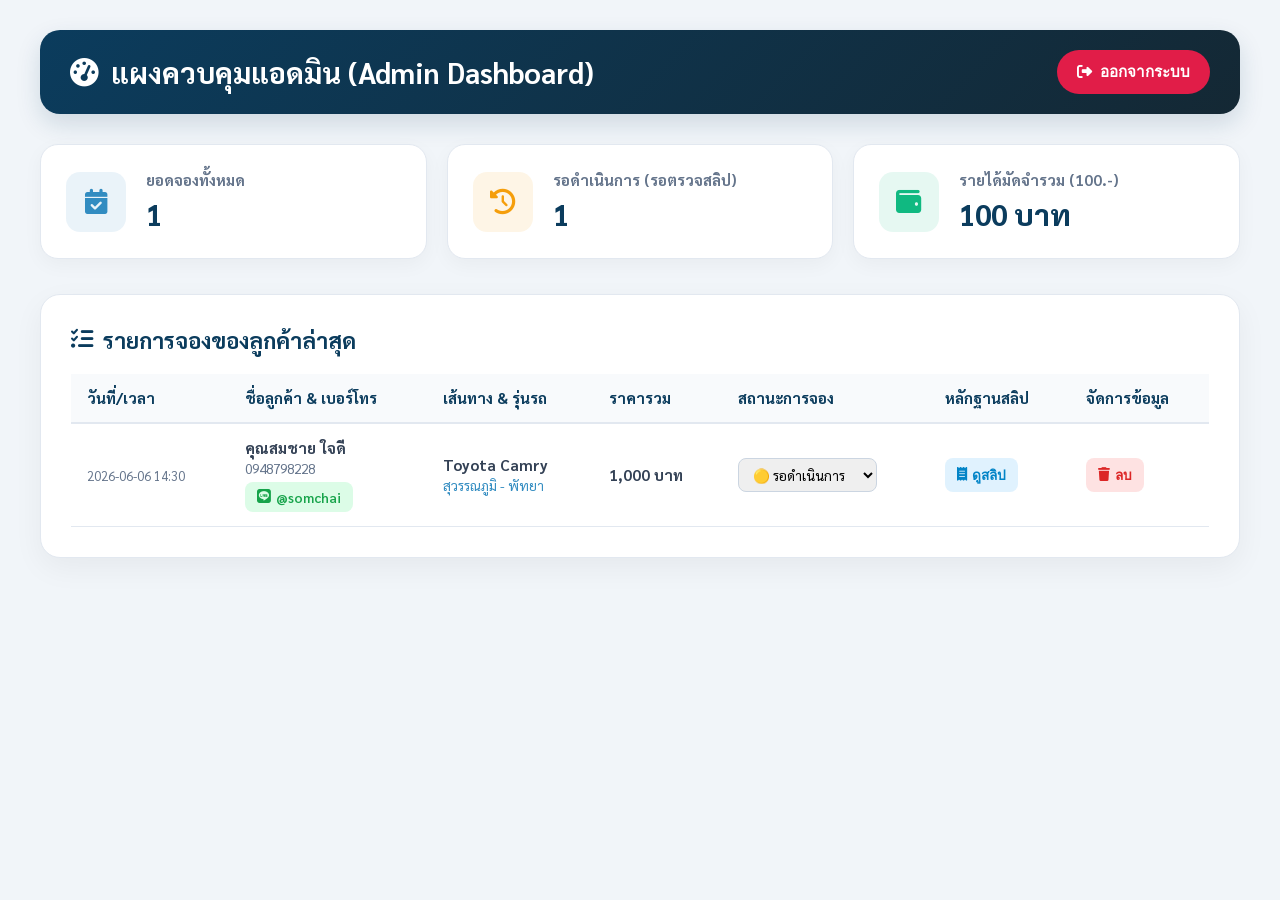
==== admin-dashboard.html @ 5763b97c "first commit" ====
<!DOCTYPE html>
<html lang="th">
<head>
    <meta charset="UTF-8">
    <meta name="viewport" content="width=device-width, initial-scale=1.0">
    <title>Admin Dashboard - Bank Taxi Service</title>
    <!-- Google Fonts - Sarabun -->
    <link href="https://fonts.googleapis.com/css2?family=Sarabun:wght@400;600;700;800&display=swap" rel="stylesheet">
    <!-- FontAwesome Icons -->
    <link rel="stylesheet" href="https://cdnjs.cloudflare.com/ajax/libs/font-awesome/6.4.0/css/all.min.css">
    <style>
        :root {
            --primary: #0b3c5d;
            --secondary: #328cc1;
            --accent: #38bdf8;
            --card-bg: #ffffff;
            --text-main: #1e293b;
            --text-muted: #64748b;
        }

        body {
            font-family: 'Sarabun', sans-serif;
            background-color: #f1f5f9;
            margin: 0;
            padding: 30px 20px;
            color: var(--text-main);
        }

        .admin-wrapper {
            max-width: 1200px;
            margin: 0 auto;
        }

        /* Header Bar */
        .admin-header {
            background: linear-gradient(135deg, #0b3c5d, #142834);
            color: #ffffff;
            padding: 20px 30px;
            border-radius: 20px;
            display: flex;
            justify-content: space-between;
            align-items: center;
            box-shadow: 0 10px 25px rgba(11, 60, 93, 0.15);
            margin-bottom: 30px;
        }

        .admin-header h1 {
            margin: 0;
            font-size: 1.8rem;
            display: flex;
            align-items: center;
            gap: 12px;
        }

        .logout-btn {
            background: #e11d48;
            color: white;
            border: none;
            padding: 10px 20px;
            border-radius: 50px;
            cursor: pointer;
            font-weight: 700;
            font-size: 0.95rem;
            transition: 0.3s;
            display: flex;
            align-items: center;
            gap: 8px;
        }

        .logout-btn:hover {
            background: #be123c;
            transform: translateY(-2px);
        }

        /* Stats Cards (แผงสรุปภาพรวม) */
        .stats-grid {
            display: grid;
            grid-template-columns: repeat(auto-fit, minmax(250px, 1fr));
            gap: 20px;
            margin-bottom: 35px;
        }

        .stat-card {
            background: var(--card-bg);
            padding: 25px;
            border-radius: 18px;
            box-shadow: 0 6px 20px rgba(0,0,0,0.04);
            border: 1px solid #e2e8f0;
            display: flex;
            align-items: center;
            gap: 20px;
        }

        .stat-icon {
            width: 60px;
            height: 60px;
            border-radius: 14px;
            display: flex;
            align-items: center;
            justify-content: center;
            font-size: 1.6rem;
        }

        .stat-icon.blue { background: rgba(50, 140, 193, 0.1); color: var(--secondary); }
        .stat-icon.yellow { background: rgba(245, 158, 11, 0.1); color: #f59e0b; }
        .stat-icon.green { background: rgba(16, 185, 129, 0.1); color: #10b981; }

        .stat-info h3 {
            margin: 0 0 5px 0;
            font-size: 0.95rem;
            color: var(--text-muted);
        }

        .stat-info p {
            margin: 0;
            font-size: 1.8rem;
            font-weight: 800;
            color: var(--primary);
        }

        /* Main Content Card */
        .content-card {
            background: var(--card-bg);
            border-radius: 20px;
            padding: 30px;
            box-shadow: 0 10px 30px rgba(0,0,0,0.05);
            border: 1px solid #e2e8f0;
        }

        .content-card h2 {
            margin-top: 0;
            margin-bottom: 20px;
            color: var(--primary);
            font-size: 1.4rem;
            display: flex;
            align-items: center;
            gap: 10px;
        }

        /* Table Design */
        .table-responsive {
            overflow-x: auto;
        }

        table {
            width: 100%;
            border-collapse: collapse;
            text-align: left;
            font-size: 0.95rem;
        }

        th {
            background: #f8fafc;
            color: var(--primary);
            padding: 14px 16px;
            font-weight: 700;
            border-bottom: 2px solid #e2e8f0;
        }

        td {
            padding: 14px 16px;
            border-bottom: 1px solid #e2e8f0;
            color: #334155;
            vertical-align: middle;
        }

        tr:hover td {
            background-color: #f8fafc;
        }

        /* Status Badges */
        .badge {
            padding: 6px 12px;
            border-radius: 50px;
            font-size: 0.8rem;
            font-weight: 700;
            display: inline-flex;
            align-items: center;
            gap: 5px;
        }

        .badge.pending { background: #fef3c7; color: #d97706; }
        .badge.confirmed { background: #d1fae5; color: #059669; }
        .badge.cancelled { background: #fee2e2; color: #dc2626; }

        /* Action Buttons */
        .action-btns {
            display: flex;
            gap: 8px;
            align-items: center;
        }

        .btn-action {
            padding: 6px 12px;
            border-radius: 8px;
            font-size: 0.85rem;
            font-weight: 600;
            cursor: pointer;
            border: none;
            text-decoration: none;
            display: inline-flex;
            align-items: center;
            gap: 5px;
            transition: 0.2s;
        }

        .btn-slip { background: #e0f2fe; color: #0284c7; }
        .btn-slip:hover { background: #bae6fd; }

        .btn-line { background: #dcfce7; color: #16a34a; }
        .btn-line:hover { background: #bbf7d0; }

        .btn-delete { background: #fee2e2; color: #dc2626; }
        .btn-delete:hover { background: #fecaca; }

        /* Status Select Dropdown */
        .status-select {
            padding: 6px 10px;
            border-radius: 8px;
            border: 1px solid #cbd5e1;
            font-family: 'Sarabun', sans-serif;
            font-size: 0.85rem;
            cursor: pointer;
        }

        /* Modal สำหรับดูสลิป */
        #slipModal {
            display: none;
            position: fixed;
            top: 0; left: 0; width: 100%; height: 100%;
            background: rgba(0,0,0,0.7);
            z-index: 9999;
            justify-content: center;
            align-items: center;
            backdrop-filter: blur(5px);
        }

        .modal-content {
            background: #ffffff;
            padding: 25px;
            border-radius: 20px;
            max-width: 400px;
            text-align: center;
            box-shadow: 0 20px 40px rgba(0,0,0,0.3);
            position: relative;
        }

        .modal-content img {
            width: 100%;
            max-height: 400px;
            object-fit: contain;
            border-radius: 12px;
            border: 1px solid #e2e8f0;
            margin-top: 15px;
        }

        .close-modal {
            position: absolute;
            top: 15px; right: 20px;
            font-size: 1.5rem;
            cursor: pointer;
            color: #64748b;
        }

        @media (max-width: 768px) {
            .admin-header { flex-direction: column; gap: 15px; text-align: center; }
            body { padding: 15px 10px; }
        }
    </style>
</head>
<body>

    <div class="admin-wrapper">
        
        <!-- Header -->
        <div class="admin-header">
            <h1><i class="fa-solid fa-gauge-high"></i> แผงควบคุมแอดมิน (Admin Dashboard)</h1>
            <button class="logout-btn" onclick="logoutAdmin()"><i class="fa-solid fa-right-from-bracket"></i> ออกจากระบบ</button>
        </div>

        <!-- Overview Stats (แผงสรุปภาพรวม) -->
        <div class="stats-grid">
            <div class="stat-card">
                <div class="stat-icon blue"><i class="fa-solid fa-calendar-check"></i></div>
                <div class="stat-info">
                    <h3>ยอดจองทั้งหมด</h3>
                    <p id="total-bookings">0</p>
                </div>
            </div>
            <div class="stat-card">
                <div class="stat-icon yellow"><i class="fa-solid fa-clock-rotate-left"></i></div>
                <div class="stat-info">
                    <h3>รอดำเนินการ (รอตรวจสลิป)</h3>
                    <p id="pending-bookings">0</p>
                </div>
            </div>
            <div class="stat-card">
                <div class="stat-icon green"><i class="fa-solid fa-wallet"></i></div>
                <div class="stat-info">
                    <h3>รายได้มัดจำรวม (100.-)</h3>
                    <p id="total-deposit">0 บาท</p>
                </div>
            </div>
        </div>

        <!-- Booking Table (ตารางรายการจอง) -->
        <div class="content-card">
            <h2><i class="fa-solid fa-list-check"></i> รายการจองของลูกค้าล่าสุด</h2>
            
            <div class="table-responsive">
                <table>
                    <thead>
                        <tr>
                            <th>วันที่/เวลา</th>
                            <th>ชื่อลูกค้า & เบอร์โทร</th>
                            <th>เส้นทาง & รุ่นรถ</th>
                            <th>ราคารวม</th>
                            <th>สถานะการจอง</th>
                            <th>หลักฐานสลิป</th>
                            <th>จัดการข้อมูล</th>
                        </tr>
                    </thead>
                    <tbody id="booking-table-body">
                        <!-- ข้อมูลจะถูกดึงมาแสดงตรงนี้ด้วย JavaScript -->
                    </tbody>
                </table>
            </div>
            
            <div id="empty-state" style="text-align: center; padding: 40px; color: var(--text-muted); display: none;">
                <i class="fa-solid fa-folder-open" style="font-size: 3rem; margin-bottom: 10px; color: #cbd5e1;"></i>
                <p>ยังไม่มีรายการจองในระบบ</p>
            </div>
        </div>

    </div>

    <!-- Modal สำหรับแสดงรูปสลิป -->
    <div id="slipModal" onclick="closeSlipModal()">
        <div class="modal-content" onclick="event.stopPropagation()">
            <span class="close-modal" onclick="closeSlipModal()">&times;</span>
            <h3 style="margin-top:0; color:var(--primary);">หลักฐานการโอนเงิน (สลิปมัดจำ)</h3>
            <img id="modalSlipImg" src="" alt="Slip Image">
        </div>
    </div>

    <!-- Script สำหรับจัดการระบบแอดมิน -->
    <script>
        // โหลดข้อมูลจำลองหรือข้อมูลจริงจาก localStorage ที่ลูกค้าจองเข้ามา
        let bookings = JSON.parse(localStorage.getItem('bankTaxiBookings')) || [
            // ข้อมูลตัวอย่างเริ่มต้น (สามารถลบออกได้)
            {
                id: 1,
                date: "2026-06-06 14:30",
                name: "คุณสมชาย ใจดี",
                phone: "0948798228",
                lineid: "@somchai",
                email: "somchai@example.com",
                car: "Toyota Camry",
                route: "สุวรรณภูมิ - พัทยา",
                price: "1,000 บาท",
                status: "pending", // pending, confirmed, cancelled
                slipImg: "https://images.unsplash.com/photo-1554224155-8d04cb21cd6c?auto=format&fit=crop&w=400&q=80"
            }
        ];

        function renderDashboard() {
            const tbody = document.getElementById('booking-table-body');
            const emptyState = document.getElementById('empty-state');
            tbody.innerHTML = '';

            if (bookings.length === 0) {
                emptyState.style.display = 'block';
                document.getElementById('total-bookings').textContent = '0';
                document.getElementById('pending-bookings').textContent = '0';
                document.getElementById('total-deposit').textContent = '0 บาท';
                return;
            }

            emptyState.style.display = 'none';

            let pendingCount = 0;
            let totalDeposit = bookings.length * 100; // สมมติมัดจำเคสละ 100 บาท

            bookings.forEach((b, index) => {
                if (b.status === 'pending') pendingCount++;

                let badgeClass = 'pending';
                let badgeText = 'รอดำเนินการ';
                if (b.status === 'confirmed') { badgeClass = 'confirmed'; badgeText = 'ยืนยันแล้ว'; }
                if (b.status === 'cancelled') { badgeClass = 'cancelled'; badgeText = 'ยกเลิก'; }

                const tr = document.createElement('tr');
                tr.innerHTML = `
                    <td><small style="color:var(--text-muted);">${b.date}</small></td>
                    <td>
                        <strong>${b.name}</strong><br>
                        <span style="font-size:0.85rem; color:var(--text-muted);">${b.phone}</span><br>
                        <a href="https://line.me/ti/p/~${b.lineid}" target="_blank" class="btn-action btn-line" style="margin-top:4px;"><i class="fa-brands fa-line"></i> ${b.lineid}</a>
                    </td>
                    <td>
                        <strong>${b.car}</strong><br>
                        <span style="font-size:0.85rem; color:var(--secondary);">${b.route}</span>
                    </td>
                    <td><strong>${b.price}</strong></td>
                    <td>
                        <select class="status-select" onchange="updateStatus(${index}, this.value)">
                            <option value="pending" ${b.status === 'pending' ? 'selected' : ''}>🟡 รอดำเนินการ</option>
                            <option value="confirmed" ${b.status === 'confirmed' ? 'selected' : ''}>🟢 ยืนยันการจอง</option>
                            <option value="cancelled" ${b.status === 'cancelled' ? 'selected' : ''}>🔴 ยกเลิก</option>
                        </select>
                    </td>
                    <td>
                        <button class="btn-action btn-slip" onclick="openSlipModal('${b.slipImg || 'https://images.unsplash.com/photo-1554224155-8d04cb21cd6c?auto=format&fit=crop&w=400&q=80'}')">
                            <i class="fa-solid fa-receipt"></i> ดูสลิป
                        </button>
                    </td>
                    <td>
                        <button class="btn-action btn-delete" onclick="deleteBooking(${index})">
                            <i class="fa-solid fa-trash"></i> ลบ
                        </button>
                    </td>
                `;
                tbody.appendChild(tr);
            });

            // อัปเดตตัวเลขสถิติภาพรวม
            document.getElementById('total-bookings').textContent = bookings.length;
            document.getElementById('pending-bookings').textContent = pendingCount;
            document.getElementById('total-deposit').textContent = totalDeposit.toLocaleString() + ' บาท';
        }

        // ฟังก์ชันเปลี่ยนสถานะ
        function updateStatus(index, newStatus) {
            bookings[index].status = newStatus;
            localStorage.setItem('bankTaxiBookings', JSON.stringify(bookings));
            renderDashboard();
        }

        // ฟังก์ชันลบข้อมูลการจอง
        function deleteBooking(index) {
            if (confirm('คุณต้องการลบรายการจองนี้ออกจากระบบใช่หรือไม่?')) {
                bookings.splice(index, 1);
                localStorage.setItem('bankTaxiBookings', JSON.stringify(bookings));
                renderDashboard();
            }
        }

        // ฟังก์ชันเปิด/ปิด Modal ดูสลิป
        function openSlipModal(imgSrc) {
            document.getElementById('modalSlipImg').src = imgSrc;
            document.getElementById('slipModal').style.display = 'flex';
        }

        function closeSlipModal() {
            document.getElementById('slipModal').style.display = 'none';
        }

        // ฟังก์ชันออกจากระบบ
        function logoutAdmin() {
            window.location.href = "index.html";
        }

        // โหลดข้อมูลเมื่อเปิดหน้าแอดมิน
        window.addEventListener('DOMContentLoaded', () => {
            renderDashboard();
        });
    </script>
</body>
</html>
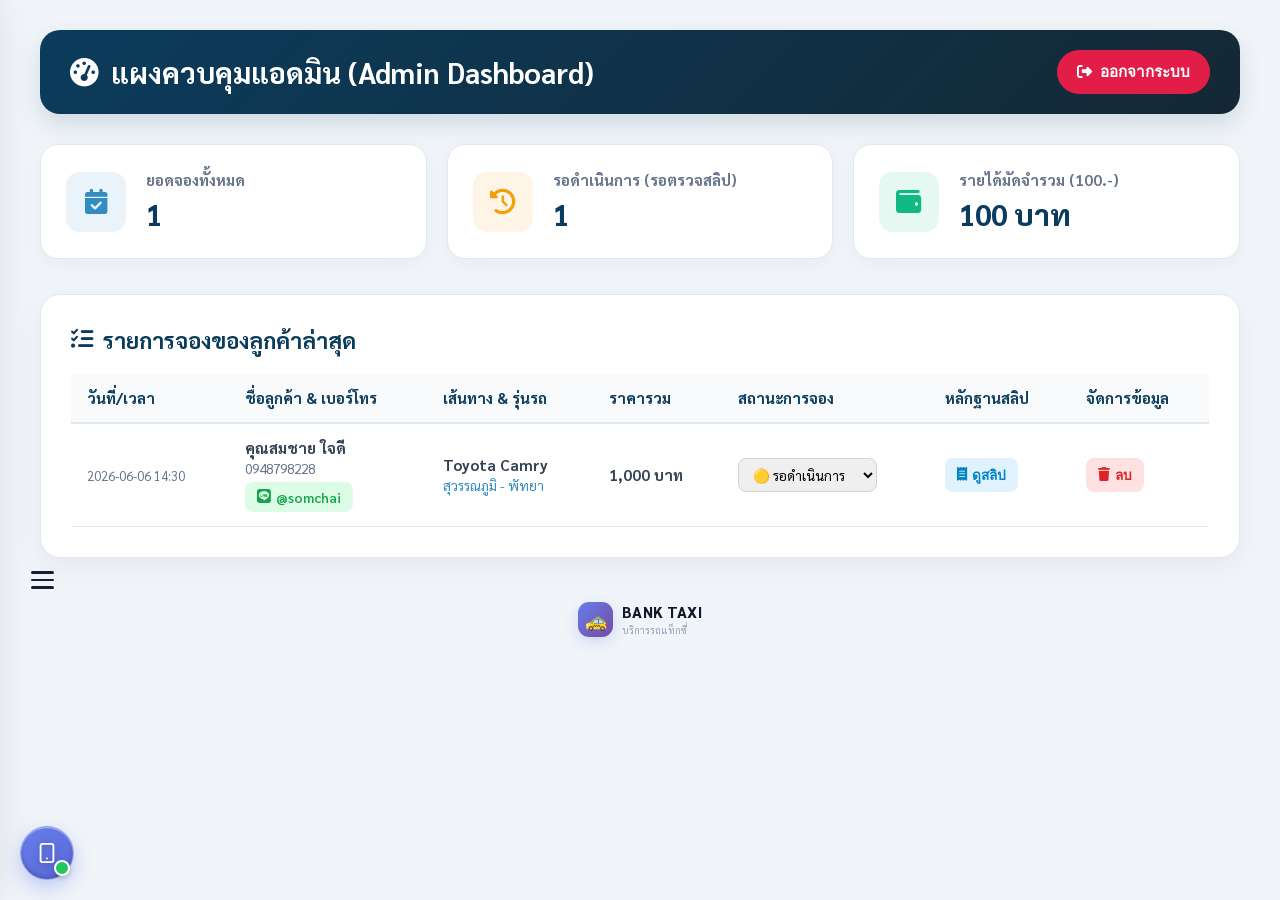
==== commit a41f2768: "update code" ====
--- a/admin-dashboard.html
+++ b/admin-dashboard.html
@@ -465,5 +465,311 @@
             renderDashboard();
         });
     </script>
+    <!-- เรียกใช้งาน Firebase SDK ผ่าน CDN -->
+<script type="module">
+  import { initializeApp } from "https://www.gstatic.com/firebasejs/10.8.0/firebase-app.js";
+  import { getFirestore, collection, getDocs, doc, updateDoc, deleteDoc } from "https://www.gstatic.com/firebasejs/10.8.0/firebase-firestore.js";
+
+  // 1. นำ config ของคุณมาใส่ตรงนี้ (ชุดเดียวกับหน้าจอง)
+  const firebaseConfig = {
+    apiKey: "AIzaSyASv5AeTc3XJjILvvU9ca7sE27901Zt9aU",
+    authDomain: "bank-taxi-service.firebaseapp.com",
+    projectId: "bank-taxi-service",
+    storageBucket: "bank-taxi-service.appspot.com",
+    messagingSenderId: "12836327344",
+    appId: "1:12836327344:web:ab2255c4ca38beda763435",
+    measurementId: "G-N2LDVWQ57M"
+  };
+
+  const app = initializeApp(firebaseConfig);
+  const db = getFirestore(app);
+
+  // 2. ฟังก์ชันดึงข้อมูลการจองทั้งหมดจาก Firestore มาแสดงในตารางแอดมิน
+  async function loadAdminBookings() {
+      const tbody = document.getElementById('booking-table-body');
+      const emptyState = document.getElementById('empty-state');
+      tbody.innerHTML = '<tr><td colspan="7" style="text-align:center; padding:20px;">กำลังโหลดข้อมูลจาก Cloud...</td></tr>';
+
+      try {
+          const querySnapshot = await getDocs(collection(db, "bookings"));
+          tbody.innerHTML = '';
+
+          if (querySnapshot.empty) {
+              emptyState.style.display = 'block';
+              document.getElementById('total-bookings').textContent = '0';
+              document.getElementById('pending-bookings').textContent = '0';
+              document.getElementById('total-deposit').textContent = '0 บาท';
+              return;
+          }
+
+          emptyState.style.display = 'none';
+          let totalCount = 0;
+          let pendingCount = 0;
+
+          querySnapshot.forEach((documentSnapshot) => {
+              totalCount++;
+              const b = documentSnapshot.data();
+              const docId = documentSnapshot.id; // ไอดีเอกสารใน Firebase
+
+              if (b.status === 'pending') pendingCount++;
+
+              let badgeClass = 'pending';
+              let badgeText = 'รอดำเนินการ';
+              if (b.status === 'confirmed') { badgeClass = 'confirmed'; badgeText = 'ยืนยันแล้ว'; }
+              if (b.status === 'cancelled') { badgeClass = 'cancelled'; badgeText = 'ยกเลิก'; }
+
+              const tr = document.createElement('tr');
+              tr.innerHTML = `
+                  <td><small style="color:var(--text-muted);">${b.date || '-'}</small></td>
+                  <td>
+                      <strong>${b.name}</strong><br>
+                      <span style="font-size:0.85rem; color:var(--text-muted);">${b.phone}</span><br>
+                      <a href="https://line.me/ti/p/~${b.lineid}" target="_blank" class="btn-action btn-line" style="margin-top:4px;"><i class="fa-brands fa-line"></i> ${b.lineid}</a>
+                  </td>
+                  <td>
+                      <strong>${b.car}</strong><br>
+                      <span style="font-size:0.85rem; color:var(--secondary);">${b.route}</span>
+                  </td>
+                  <td><strong>${b.price}</strong></td>
+                  <td>
+                      <select class="status-select" onchange="updateCloudStatus('${docId}', this.value)">
+                          <option value="pending" ${b.status === 'pending' ? 'selected' : ''}>🟡 รอดำเนินการ</option>
+                          <option value="confirmed" ${b.status === 'confirmed' ? 'selected' : ''}>🟢 ยืนยันการจอง</option>
+                          <option value="cancelled" ${b.status === 'cancelled' ? 'selected' : ''}>🔴 ยกเลิก</option>
+                      </select>
+                  </td>
+                 <td>
+    <button class="btn-action btn-slip" onclick="openSlipModal('${b.slipBase64 || b.slipUrl || ''}')">
+        <i class="fa-solid fa-receipt"></i> ดูสลิป
+    </button>
+</td>
+                  <td>
+                      <button class="btn-action btn-delete" onclick="deleteCloudBooking('${docId}')">
+                          <i class="fa-solid fa-trash"></i> ลบ
+                      </button>
+                  </td>
+              `;
+              tbody.appendChild(tr);
+          });
+
+          // อัปเดตตัวเลขสถิติ
+          document.getElementById('total-bookings').textContent = totalCount;
+          document.getElementById('pending-bookings').textContent = pendingCount;
+          document.getElementById('total-deposit').textContent = (totalCount * 100).toLocaleString() + ' บาท';
+
+      } catch (e) {
+          console.error("Error loading bookings: ", e);
+          tbody.innerHTML = '<tr><td colspan="7" style="text-align:center; color:red; padding:20px;">เกิดข้อผิดพลาดในการโหลดข้อมูล</td></tr>';
+      }
+  }
+
+  // 3. ฟังก์ชันอัปเดตสถานะบน Cloud
+ window.updateCloudStatus = async function(docId, newStatus) {
+    try {
+        const docRef = doc(db, "bookings", docId);
+        
+        // 1. อัปเดตสถานะลง Firestore ก่อน
+        await updateDoc(docRef, { status: newStatus });
+
+        // 2. ถ้าแอดมินเปลี่ยนสถานะเป็น "ยืนยันการจอง" (confirmed) ให้ส่งเมลหาลูกค้าอัตโนมัติ
+        if (newStatus === 'confirmed') {
+            // ดึงข้อมูลเอกสารนั้นมาเพื่อเอาชื่อและอีเมลของลูกค้า
+            // (หรือถ้าในฟังก์ชันมีข้อมูลลูกค้ารวมอยู่แล้ว สามารถดึงมาใช้ได้เลย)
+            
+            const templateParams = {
+                to_name: "คุณลูกค้า", // หรือดึงชื่อจริงจากข้อมูลในตาราง
+                to_email: "อีเมลลูกค้า", // ดึงอีเมลจริงจากข้อมูลในตาราง
+                phone: "-",
+                car_type: "-",
+                route: "-",
+                price: "-",
+                booking_id: docId
+            };
+
+            await emailjs.send('service_bwg87un', 'YOUR_TEMPLATE_ID', templateParams);
+            console.log('Confirmation email sent to customer successfully!');
+        }
+
+        alert('อัปเดตสถานะและส่งอีเมลยืนยันสำเร็จ!');
+    } catch (e) {
+        console.error("Error updating status: ", e);
+        alert('ไม่สามารถอัปเดตสถานะได้');
+    }
+};
+
+  // 4. ฟังก์ชันลบข้อมูลบน Cloud
+  window.deleteCloudBooking = async function(docId) {
+      if (confirm('คุณต้องการลบรายการจองนี้ออกจากระบบ Cloud ใช่หรือไม่?')) {
+          try {
+              await deleteDoc(doc(db, "bookings", docId));
+              alert('ลบข้อมูลสำเร็จ!');
+              loadAdminBookings(); // Reload ตารางใหม่
+          } catch (e) {
+              console.error("Error deleting document: ", e);
+              alert('ไม่สามารถลบข้อมูลได้');
+          }
+      }
+  };
+
+  // เรียกใช้งานเมื่อเปิดหน้าแอดมิน
+  window.addEventListener('DOMContentLoaded', () => {
+      loadAdminBookings();
+  });
+</script>
+<!-- เรียกใช้งาน Firebase SDK และ EmailJS SDK -->
+    <script type="text/javascript" src="https://cdn.jsdelivr.net/npm/@emailjs/browser@4/dist/email.min.js"></script>
+    <script type="text/javascript">
+       (function(){
+          emailjs.init("TLr-PYAljdYhpJqk9"); // Public Key ของคุณ
+       })();
+    </script>
+
+    <script type="module">
+        import { initializeApp } from "https://www.gstatic.com/firebasejs/10.8.0/firebase-app.js";
+        import { getFirestore, collection, getDocs, doc, getDoc, updateDoc, deleteDoc } from "https://www.gstatic.com/firebasejs/10.8.0/firebase-firestore.js";
+
+        const firebaseConfig = {
+            apiKey: "AIzaSyASv5AeTc3XJjILvvU9ca7sE27901Zt9aU",
+            authDomain: "bank-taxi-service.firebaseapp.com",
+            projectId: "bank-taxi-service",
+            storageBucket: "bank-taxi-service.appspot.com",
+            messagingSenderId: "12836327344",
+            appId: "1:12836327344:web:ab2255c4ca38beda763435",
+            measurementId: "G-N2LDVWQ57M"
+        };
+
+        const app = initializeApp(firebaseConfig);
+        const db = getFirestore(app);
+
+        // 1. ฟังก์ชันดึงข้อมูลการจองทั้งหมดจาก Firestore มาแสดงในตารางแอดมิน
+        async function loadAdminBookings() {
+            const tbody = document.getElementById('booking-table-body');
+            const emptyState = document.getElementById('empty-state');
+            tbody.innerHTML = '<tr><td colspan="7" style="text-align:center; padding:20px;">กำลังโหลดข้อมูลจาก Cloud...</td></tr>';
+
+            try {
+                const querySnapshot = await getDocs(collection(db, "bookings"));
+                tbody.innerHTML = '';
+
+                if (querySnapshot.empty) {
+                    emptyState.style.display = 'block';
+                    document.getElementById('total-bookings').textContent = '0';
+                    document.getElementById('pending-bookings').textContent = '0';
+                    document.getElementById('total-deposit').textContent = '0 บาท';
+                    return;
+                }
+
+                emptyState.style.display = 'none';
+                let totalCount = 0;
+                let pendingCount = 0;
+
+                querySnapshot.forEach((documentSnapshot) => {
+                    totalCount++;
+                    const b = documentSnapshot.data();
+                    const docId = documentSnapshot.id;
+
+                    if (b.status === 'pending') pendingCount++;
+
+                    const tr = document.createElement('tr');
+                    tr.innerHTML = `
+                        <td><small style="color:var(--text-muted);">${b.date || '-'}</small></td>
+                        <td>
+                            <strong>${b.name}</strong><br>
+                            <span style="font-size:0.85rem; color:var(--text-muted);">${b.phone}</span><br>
+                            <a href="https://line.me/ti/p/~${b.lineid}" target="_blank" class="btn-action btn-line" style="margin-top:4px;"><i class="fa-brands fa-line"></i> ${b.lineid}</a>
+                        </td>
+                        <td>
+                            <strong>${b.carType || b.car}</strong><br>
+                            <span style="font-size:0.85rem; color:var(--secondary);">${b.route}</span>
+                        </td>
+                        <td><strong>${typeof b.price === 'number' ? b.price.toLocaleString() + ' THB' : b.price}</strong></td>
+                        <td>
+                            <select class="status-select" onchange="updateCloudStatus('${docId}', this.value)">
+                                <option value="pending" ${b.status === 'pending' ? 'selected' : ''}>🟡 รอดำเนินการ</option>
+                                <option value="confirmed" ${b.status === 'confirmed' ? 'selected' : ''}>🟢 ยืนยันการจอง</option>
+                                <option value="cancelled" ${b.status === 'cancelled' ? 'selected' : ''}>🔴 ยกเลิก</option>
+                            </select>
+                        </td>
+                        <td>
+                            <button class="btn-action btn-slip" onclick="openSlipModal('${b.slipBase64 || b.slipUrl || ''}')">
+                                <i class="fa-solid fa-receipt"></i> ดูสลิป
+                            </button>
+                        </td>
+                        <td>
+                            <button class="btn-action btn-delete" onclick="deleteCloudBooking('${docId}')">
+                                <i class="fa-solid fa-trash"></i> ลบ
+                            </button>
+                        </td>
+                    `;
+                    tbody.appendChild(tr);
+                });
+
+                document.getElementById('total-bookings').textContent = totalCount;
+                document.getElementById('pending-bookings').textContent = pendingCount;
+                document.getElementById('total-deposit').textContent = (totalCount * 100).toLocaleString() + ' บาท';
+
+            } catch (e) {
+                console.error("Error loading bookings: ", e);
+                tbody.innerHTML = '<tr><td colspan="7" style="text-align:center; color:red; padding:20px;">เกิดข้อผิดพลาดในการโหลดข้อมูล</td></tr>';
+            }
+        }
+
+        // 2. ฟังก์ชันอัปเดตสถานะบน Cloud และส่งอีเมลอัตโนมัติเมื่อเลือก "confirmed"
+        window.updateCloudStatus = async function(docId, newStatus) {
+            try {
+                const docRef = doc(db, "bookings", docId);
+                
+                // อัปเดตสถานะลง Firestore ก่อน
+                await updateDoc(docRef, { status: newStatus });
+
+                // ถ้าแอดมินเปลี่ยนสถานะเป็น "ยืนยันการจอง" (confirmed) ให้ดึงข้อมูลมาส่งเมล
+                if (newStatus === 'confirmed') {
+                    const docSnap = await getDoc(docRef);
+                    if (docSnap.exists()) {
+                        const data = docSnap.data();
+
+                        const templateParams = {
+                            to_name: data.name,
+                            to_email: data.email,
+                            phone: data.phone,
+                            car_type: data.carType || data.car,
+                            route: data.route,
+                            price: typeof data.price === 'number' ? data.price.toLocaleString() + " THB" : data.price,
+                            booking_id: docId
+                        };
+
+                        // ส่งอีเมลผ่าน EmailJS ด้วย Template ID ที่ถูกต้อง
+                        await emailjs.send('service_bwg87un', 'template_cd0p4xa', templateParams);
+                        console.log('Confirmation email sent successfully!');
+                    }
+                }
+
+                alert('อัปเดตสถานะและส่งอีเมลยืนยันสำเร็จ!');
+            } catch (e) {
+                console.error("Error updating status or sending email: ", e);
+                alert('อัปเดตสถานะสำเร็จ แต่เกิดข้อผิดพลาดในการส่งอีเมล');
+            }
+        };
+
+        // 3. ฟังก์ชันลบข้อมูลบน Cloud
+        window.deleteCloudBooking = async function(docId) {
+            if (confirm('คุณต้องการลบรายการจองนี้ออกจากระบบ Cloud ใช่หรือไม่?')) {
+                try {
+                    await deleteDoc(doc(db, "bookings", docId));
+                    alert('ลบข้อมูลสำเร็จ!');
+                    loadAdminBookings();
+                } catch (e) {
+                    console.error("Error deleting document: ", e);
+                    alert('ไม่สามารถลบข้อมูลได้');
+                }
+            }
+        };
+
+        window.addEventListener('DOMContentLoaded', () => {
+            loadAdminBookings();
+        });
+    </script>
+    <script src="mobile-switcher.js"></script>
 </body>
+
 </html>
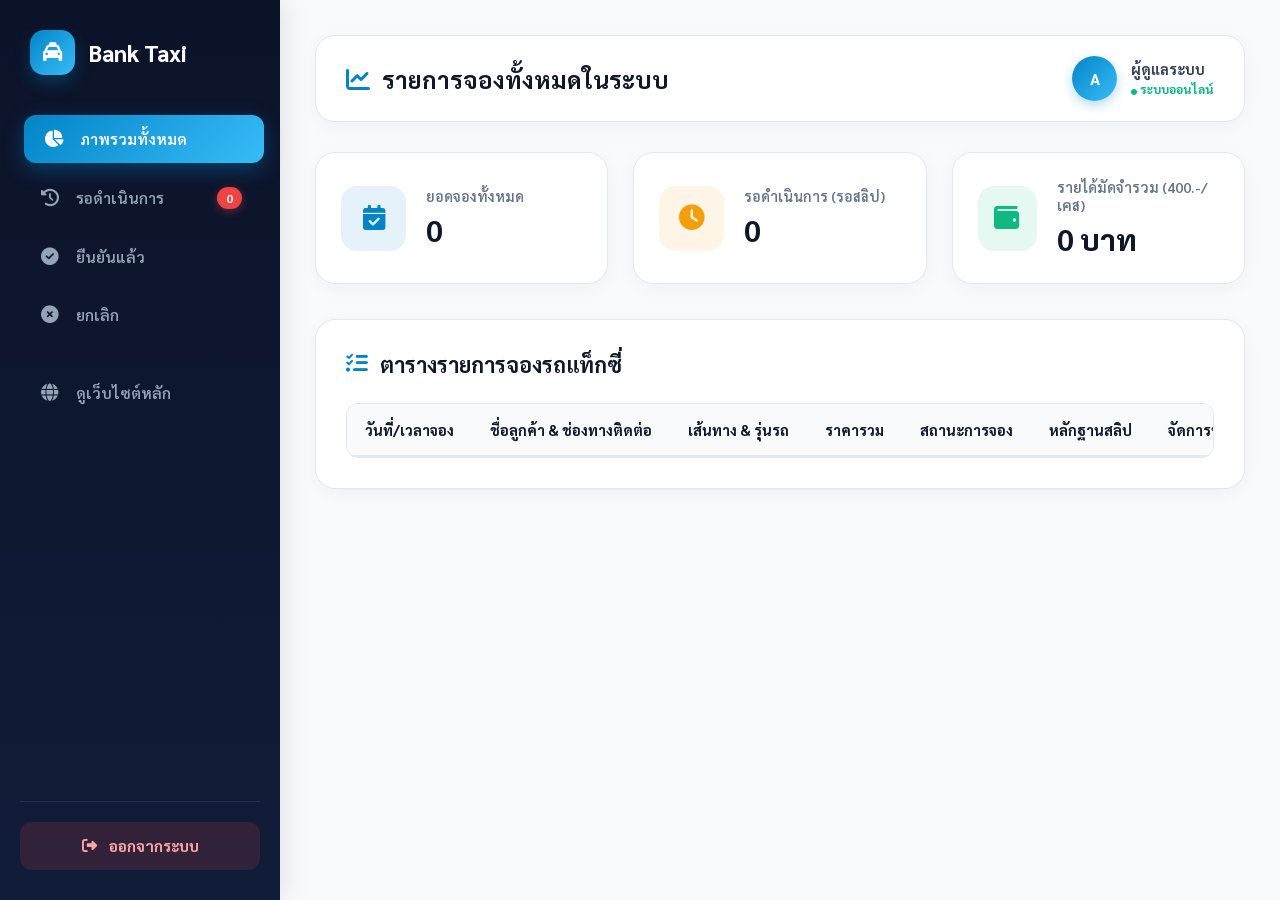
==== commit 39165970: "update code3" ====
--- a/admin-dashboard.html
+++ b/admin-dashboard.html
@@ -5,110 +5,285 @@
     <meta name="viewport" content="width=device-width, initial-scale=1.0">
     <title>Admin Dashboard - Bank Taxi Service</title>
     <!-- Google Fonts - Sarabun -->
-    <link href="https://fonts.googleapis.com/css2?family=Sarabun:wght@400;600;700;800&display=swap" rel="stylesheet">
+    <link href="https://fonts.googleapis.com/css2?family=Sarabun:wght@300;400;500;600;700;800&display=swap" rel="stylesheet">
     <!-- FontAwesome Icons -->
     <link rel="stylesheet" href="https://cdnjs.cloudflare.com/ajax/libs/font-awesome/6.4.0/css/all.min.css">
     <style>
         :root {
-            --primary: #0b3c5d;
-            --secondary: #328cc1;
-            --accent: #38bdf8;
+            --primary: #0f172a;
+            --primary-light: #1e293b;
+            --accent: #0284c7;
+            --accent-gradient: linear-gradient(135deg, #0284c7 0%, #38bdf8 100%);
+            --success: #10b981;
+            --warning: #f59e0b;
+            --danger: #ef4444;
+            --bg-main: #f8fafc;
             --card-bg: #ffffff;
-            --text-main: #1e293b;
+            --text-main: #334155;
             --text-muted: #64748b;
+            --border-color: #e2e8f0;
+            --sidebar-width: 280px;
+            --sidebar-width-collapsed: 80px;
+            --radius-lg: 20px;
+            --radius-md: 12px;
+            --shadow-subtle: 0 4px 20px -2px rgba(0, 0, 0, 0.05);
+            --shadow-hover: 0 10px 30px -4px rgba(2, 132, 199, 0.15);
+        }
+
+        * {
+            box-sizing: border-box;
+            transition: all 0.25s ease;
         }
 
         body {
             font-family: 'Sarabun', sans-serif;
-            background-color: #f1f5f9;
+            background-color: var(--bg-main);
             margin: 0;
+            padding: 0;
+            color: var(--text-main);
+            overflow-x: hidden;
+        }
+
+        /* Layout Container */
+        .admin-layout {
+            display: flex;
+            min-height: 100vh;
+        }
+
+        /* Sidebar Styling */
+        .sidebar {
+            width: var(--sidebar-width);
+            background: linear-gradient(180deg, #0b1329 0%, #111c38 100%);
+            color: white;
             padding: 30px 20px;
-            color: var(--text-main);
-        }
-
-        .admin-wrapper {
-            max-width: 1200px;
-            margin: 0 auto;
-        }
-
-        /* Header Bar */
-        .admin-header {
-            background: linear-gradient(135deg, #0b3c5d, #142834);
+            display: flex;
+            flex-direction: column;
+            justify-content: space-between;
+            position: fixed;
+            top: 0;
+            bottom: 0;
+            left: 0;
+            z-index: 100;
+            box-shadow: 4px 0 25px rgba(0,0,0,0.1);
+        }
+
+        .sidebar-brand {
+            font-size: 1.4rem;
+            font-weight: 800;
+            display: flex;
+            align-items: center;
+            gap: 14px;
+            margin-bottom: 40px;
             color: #ffffff;
-            padding: 20px 30px;
+            text-decoration: none;
+            padding: 0 10px;
+        }
+
+        .sidebar-brand .brand-icon {
+            width: 45px;
+            height: 45px;
+            background: var(--accent-gradient);
+            border-radius: 14px;
+            display: flex;
+            align-items: center;
+            justify-content: center;
+            font-size: 1.2rem;
+            box-shadow: 0 8px 16px rgba(2, 132, 199, 0.3);
+        }
+
+        .sidebar-menu {
+            list-style: none;
+            padding: 0;
+            margin: 0;
+            display: flex;
+            flex-direction: column;
+            gap: 10px;
+            flex-grow: 1;
+        }
+
+        .sidebar-menu a {
+            color: #94a3b8;
+            text-decoration: none;
+            padding: 14px 18px;
+            border-radius: var(--radius-md);
+            display: flex;
+            align-items: center;
+            justify-content: space-between;
+            font-weight: 600;
+            font-size: 0.95rem;
+        }
+
+        .sidebar-menu a .menu-left {
+            display: flex;
+            align-items: center;
+            gap: 14px;
+        }
+
+        .sidebar-menu a .menu-left i {
+            font-size: 1.1rem;
+            width: 24px;
+            text-align: center;
+        }
+
+        .sidebar-menu a:hover, .sidebar-menu a.active {
+            background: rgba(255, 255, 255, 0.08);
+            color: #ffffff;
+            transform: translateX(4px);
+        }
+
+        .sidebar-menu a.active {
+            background: var(--accent-gradient);
+            color: white;
+            box-shadow: 0 6px 20px rgba(2, 132, 199, 0.4);
+        }
+
+        .menu-badge {
+            background: #ef4444;
+            color: white;
+            padding: 3px 9px;
             border-radius: 20px;
-            display: flex;
-            justify-content: space-between;
-            align-items: center;
-            box-shadow: 0 10px 25px rgba(11, 60, 93, 0.15);
-            margin-bottom: 30px;
-        }
-
-        .admin-header h1 {
-            margin: 0;
-            font-size: 1.8rem;
-            display: flex;
-            align-items: center;
-            gap: 12px;
+            font-size: 0.75rem;
+            font-weight: 700;
+            box-shadow: 0 2px 8px rgba(239, 68, 68, 0.4);
+        }
+
+        .sidebar-footer {
+            padding-top: 20px;
+            border-top: 1px solid rgba(255, 255, 255, 0.08);
         }
 
         .logout-btn {
-            background: #e11d48;
-            color: white;
+            background: rgba(239, 68, 68, 0.15);
+            color: #fca5a5;
             border: none;
-            padding: 10px 20px;
-            border-radius: 50px;
+            width: 100%;
+            padding: 14px 18px;
+            border-radius: var(--radius-md);
             cursor: pointer;
             font-weight: 700;
             font-size: 0.95rem;
-            transition: 0.3s;
-            display: flex;
-            align-items: center;
-            gap: 8px;
+            display: flex;
+            align-items: center;
+            justify-content: center;
+            gap: 12px;
+            font-family: 'Sarabun', sans-serif;
         }
 
         .logout-btn:hover {
-            background: #be123c;
-            transform: translateY(-2px);
-        }
-
-        /* Stats Cards (แผงสรุปภาพรวม) */
+            background: var(--danger);
+            color: white;
+            box-shadow: 0 6px 20px rgba(239, 68, 68, 0.4);
+        }
+
+        /* Main Content Wrapper */
+        .main-wrapper {
+            margin-left: var(--sidebar-width);
+            flex-grow: 1;
+            padding: 35px;
+            max-width: calc(100% - var(--sidebar-width));
+        }
+
+        /* Top Header Bar */
+        .admin-header {
+            background: var(--card-bg);
+            padding: 20px 30px;
+            border-radius: var(--radius-lg);
+            display: flex;
+            justify-content: space-between;
+            align-items: center;
+            box-shadow: var(--shadow-subtle);
+            border: 1px solid var(--border-color);
+            margin-bottom: 30px;
+        }
+
+        .admin-header h1 {
+            margin: 0;
+            font-size: 1.5rem;
+            color: var(--primary);
+            display: flex;
+            align-items: center;
+            gap: 12px;
+            font-weight: 700;
+        }
+
+        .admin-profile {
+            display: flex;
+            align-items: center;
+            gap: 14px;
+        }
+
+        .admin-avatar {
+            width: 45px;
+            height: 45px;
+            background: var(--accent-gradient);
+            color: white;
+            border-radius: 50%;
+            display: flex;
+            align-items: center;
+            justify-content: center;
+            font-weight: 700;
+            box-shadow: 0 4px 12px rgba(2, 132, 199, 0.3);
+        }
+
+        /* Statistics Cards Grid */
         .stats-grid {
             display: grid;
-            grid-template-columns: repeat(auto-fit, minmax(250px, 1fr));
-            gap: 20px;
+            grid-template-columns: repeat(auto-fit, minmax(260px, 1fr));
+            gap: 25px;
             margin-bottom: 35px;
         }
 
         .stat-card {
             background: var(--card-bg);
             padding: 25px;
-            border-radius: 18px;
-            box-shadow: 0 6px 20px rgba(0,0,0,0.04);
-            border: 1px solid #e2e8f0;
+            border-radius: var(--radius-lg);
+            box-shadow: var(--shadow-subtle);
+            border: 1px solid var(--border-color);
             display: flex;
             align-items: center;
             gap: 20px;
+            position: relative;
+            overflow: hidden;
+        }
+
+        .stat-card::after {
+            content: '';
+            position: absolute;
+            top: 0; right: 0; bottom: 0;
+            width: 4px;
+            background: var(--accent);
+            opacity: 0;
+        }
+
+        .stat-card:hover {
+            transform: translateY(-4px);
+            box-shadow: var(--shadow-hover);
+            border-color: #bae6fd;
+        }
+
+        .stat-card:hover::after {
+            opacity: 1;
         }
 
         .stat-icon {
-            width: 60px;
-            height: 60px;
-            border-radius: 14px;
+            width: 65px;
+            height: 65px;
+            border-radius: 16px;
             display: flex;
             align-items: center;
             justify-content: center;
             font-size: 1.6rem;
         }
 
-        .stat-icon.blue { background: rgba(50, 140, 193, 0.1); color: var(--secondary); }
-        .stat-icon.yellow { background: rgba(245, 158, 11, 0.1); color: #f59e0b; }
-        .stat-icon.green { background: rgba(16, 185, 129, 0.1); color: #10b981; }
+        .stat-icon.blue { background: rgba(2, 132, 199, 0.1); color: var(--accent); }
+        .stat-icon.yellow { background: rgba(245, 158, 11, 0.1); color: var(--warning); }
+        .stat-icon.green { background: rgba(16, 185, 129, 0.1); color: var(--success); }
 
         .stat-info h3 {
-            margin: 0 0 5px 0;
-            font-size: 0.95rem;
+            margin: 0 0 6px 0;
+            font-size: 0.9rem;
             color: var(--text-muted);
+            font-weight: 600;
         }
 
         .stat-info p {
@@ -118,72 +293,72 @@
             color: var(--primary);
         }
 
-        /* Main Content Card */
+        /* Content Card & Table */
         .content-card {
             background: var(--card-bg);
-            border-radius: 20px;
+            border-radius: var(--radius-lg);
             padding: 30px;
-            box-shadow: 0 10px 30px rgba(0,0,0,0.05);
-            border: 1px solid #e2e8f0;
+            box-shadow: var(--shadow-subtle);
+            border: 1px solid var(--border-color);
+        }
+
+        .content-header {
+            display: flex;
+            justify-content: space-between;
+            align-items: center;
+            margin-bottom: 25px;
+            flex-wrap: wrap;
+            gap: 15px;
         }
 
         .content-card h2 {
-            margin-top: 0;
-            margin-bottom: 20px;
+            margin: 0;
             color: var(--primary);
-            font-size: 1.4rem;
-            display: flex;
-            align-items: center;
-            gap: 10px;
-        }
-
-        /* Table Design */
+            font-size: 1.35rem;
+            display: flex;
+            align-items: center;
+            gap: 12px;
+            font-weight: 700;
+        }
+
         .table-responsive {
             overflow-x: auto;
+            border-radius: var(--radius-md);
+            border: 1px solid var(--border-color);
         }
 
         table {
             width: 100%;
             border-collapse: collapse;
             text-align: left;
-            font-size: 0.95rem;
+            font-size: 0.92rem;
+            white-space: nowrap;
         }
 
         th {
             background: #f8fafc;
             color: var(--primary);
-            padding: 14px 16px;
+            padding: 16px 18px;
             font-weight: 700;
-            border-bottom: 2px solid #e2e8f0;
+            border-bottom: 2px solid var(--border-color);
         }
 
         td {
-            padding: 14px 16px;
-            border-bottom: 1px solid #e2e8f0;
+            padding: 16px 18px;
+            border-bottom: 1px solid #f1f5f9;
             color: #334155;
             vertical-align: middle;
         }
 
+        tr:last-child td {
+            border-bottom: none;
+        }
+
         tr:hover td {
             background-color: #f8fafc;
         }
 
-        /* Status Badges */
-        .badge {
-            padding: 6px 12px;
-            border-radius: 50px;
-            font-size: 0.8rem;
-            font-weight: 700;
-            display: inline-flex;
-            align-items: center;
-            gap: 5px;
-        }
-
-        .badge.pending { background: #fef3c7; color: #d97706; }
-        .badge.confirmed { background: #d1fae5; color: #059669; }
-        .badge.cancelled { background: #fee2e2; color: #dc2626; }
-
-        /* Action Buttons */
+        /* Action Buttons & Status */
         .action-btns {
             display: flex;
             gap: 8px;
@@ -191,7 +366,7 @@
         }
 
         .btn-action {
-            padding: 6px 12px;
+            padding: 7px 14px;
             border-radius: 8px;
             font-size: 0.85rem;
             font-weight: 600;
@@ -200,8 +375,7 @@
             text-decoration: none;
             display: inline-flex;
             align-items: center;
-            gap: 5px;
-            transition: 0.2s;
+            gap: 6px;
         }
 
         .btn-slip { background: #e0f2fe; color: #0284c7; }
@@ -213,14 +387,15 @@
         .btn-delete { background: #fee2e2; color: #dc2626; }
         .btn-delete:hover { background: #fecaca; }
 
-        /* Status Select Dropdown */
         .status-select {
-            padding: 6px 10px;
-            border-radius: 8px;
+            padding: 8px 12px;
+            border-radius: 10px;
             border: 1px solid #cbd5e1;
             font-family: 'Sarabun', sans-serif;
-            font-size: 0.85rem;
+            font-size: 0.88rem;
             cursor: pointer;
+            background-color: #ffffff;
+            font-weight: 700;
         }
 
         /* Modal สำหรับดูสลิป */
@@ -228,399 +403,207 @@
             display: none;
             position: fixed;
             top: 0; left: 0; width: 100%; height: 100%;
-            background: rgba(0,0,0,0.7);
+            background: rgba(15, 23, 42, 0.75);
             z-index: 9999;
             justify-content: center;
             align-items: center;
-            backdrop-filter: blur(5px);
+            backdrop-filter: blur(8px);
         }
 
         .modal-content {
             background: #ffffff;
-            padding: 25px;
-            border-radius: 20px;
-            max-width: 400px;
+            padding: 30px;
+            border-radius: var(--radius-lg);
+            max-width: 450px;
+            width: 90%;
             text-align: center;
-            box-shadow: 0 20px 40px rgba(0,0,0,0.3);
+            box-shadow: 0 25px 50px -12px rgba(0, 0, 0, 0.25);
             position: relative;
+            animation: modalPop 0.3s cubic-bezier(0.34, 1.56, 0.64, 1);
+        }
+
+        @keyframes modalPop {
+            0% { transform: scale(0.9); opacity: 0; }
+            100% { transform: scale(1); opacity: 1; }
         }
 
         .modal-content img {
             width: 100%;
-            max-height: 400px;
+            max-height: 420px;
             object-fit: contain;
-            border-radius: 12px;
-            border: 1px solid #e2e8f0;
+            border-radius: var(--radius-md);
+            border: 1px solid var(--border-color);
             margin-top: 15px;
+            background: #f8fafc;
         }
 
         .close-modal {
             position: absolute;
-            top: 15px; right: 20px;
-            font-size: 1.5rem;
+            top: 18px; right: 22px;
+            font-size: 1.6rem;
             cursor: pointer;
-            color: #64748b;
-        }
-
-        @media (max-width: 768px) {
-            .admin-header { flex-direction: column; gap: 15px; text-align: center; }
-            body { padding: 15px 10px; }
+            color: var(--text-muted);
+            width: 36px;
+            height: 36px;
+            display: flex;
+            align-items: center;
+            justify-content: center;
+            border-radius: 50%;
+            background: #f1f5f9;
+        }
+
+        .close-modal:hover {
+            background: #e2e8f0;
+            color: var(--danger);
+        }
+
+        /* Responsive Design */
+        @media (max-width: 1024px) {
+            .sidebar {
+                width: 80px;
+                padding: 20px 12px;
+            }
+            .sidebar-brand span, .sidebar-menu span, .sidebar-footer span {
+                display: none;
+            }
+            .sidebar-brand {
+                justify-content: center;
+                margin-bottom: 25px;
+            }
+            .main-wrapper {
+                margin-left: 80px;
+                max-width: calc(100% - 80px);
+                padding: 20px;
+            }
+        }
+
+        @media (max-width: 640px) {
+            .sidebar {
+                display: none;
+            }
+            .main-wrapper {
+                margin-left: 0;
+                max-width: 100%;
+                padding: 15px;
+            }
+            .admin-header {
+                flex-direction: column;
+                gap: 15px;
+                text-align: center;
+            }
         }
     </style>
 </head>
 <body>
 
-    <div class="admin-wrapper">
-        
-        <!-- Header -->
-        <div class="admin-header">
-            <h1><i class="fa-solid fa-gauge-high"></i> แผงควบคุมแอดมิน (Admin Dashboard)</h1>
-            <button class="logout-btn" onclick="logoutAdmin()"><i class="fa-solid fa-right-from-bracket"></i> ออกจากระบบ</button>
+    <div class="admin-layout">
+        <!-- Sidebar Navigation -->
+        <div class="sidebar">
+            <div>
+                <a href="#" class="sidebar-brand">
+                    <div class="brand-icon"><i class="fa-solid fa-taxi"></i></div>
+                    <span>Bank Taxi</span>
+                </a>
+                <ul class="sidebar-menu">
+                    <li><a href="#" id="menu-all" class="active" onclick="switchView('all', this)"><div class="menu-left"><i class="fa-solid fa-chart-pie"></i> <span>ภาพรวมทั้งหมด</span></div></a></li>
+                    <li><a href="#" id="menu-pending" onclick="switchView('pending', this)"><div class="menu-left"><i class="fa-solid fa-clock-rotate-left"></i> <span>รอดำเนินการ</span></div><span class="menu-badge" id="badge-pending">0</span></a></li>
+                    <li><a href="#" id="menu-confirmed" onclick="switchView('confirmed', this)"><div class="menu-left"><i class="fa-solid fa-circle-check"></i> <span>ยืนยันแล้ว</span></div></a></li>
+                    <li><a href="#" id="menu-cancelled" onclick="switchView('cancelled', this)"><div class="menu-left"><i class="fa-solid fa-circle-xmark"></i> <span>ยกเลิก</span></div></a></li>
+                    <li style="margin-top: 20px;"><a href="index.html" target="_blank"><div class="menu-left"><i class="fa-solid fa-globe"></i> <span>ดูเว็บไซต์หลัก</span></div></a></li>
+                </ul>
+            </div>
+            <div class="sidebar-footer">
+                <button class="logout-btn" onclick="logoutAdmin()">
+                    <i class="fa-solid fa-right-from-bracket"></i> <span>ออกจากระบบ</span>
+                </button>
+            </div>
         </div>
 
-        <!-- Overview Stats (แผงสรุปภาพรวม) -->
-        <div class="stats-grid">
-            <div class="stat-card">
-                <div class="stat-icon blue"><i class="fa-solid fa-calendar-check"></i></div>
-                <div class="stat-info">
-                    <h3>ยอดจองทั้งหมด</h3>
-                    <p id="total-bookings">0</p>
+        <!-- Main Wrapper -->
+        <div class="main-wrapper">
+            <!-- Header Bar -->
+            <div class="admin-header">
+                <h1 id="view-title"><i class="fa-solid fa-chart-line" style="color: var(--accent);"></i> รายการจองทั้งหมดในระบบ</h1>
+                <div class="admin-profile">
+                    <div class="admin-avatar">A</div>
+                    <div style="font-size: 0.9rem; line-height: 1.3;">
+                        <strong>ผู้ดูแลระบบ</strong><br>
+                        <span style="color: #10b981; font-size: 0.78rem; font-weight: 700;"><i class="fa-solid fa-circle" style="font-size: 6px;"></i> ระบบออนไลน์</span>
+                    </div>
                 </div>
             </div>
-            <div class="stat-card">
-                <div class="stat-icon yellow"><i class="fa-solid fa-clock-rotate-left"></i></div>
-                <div class="stat-info">
-                    <h3>รอดำเนินการ (รอตรวจสลิป)</h3>
-                    <p id="pending-bookings">0</p>
+
+            <!-- Overview Statistics Cards -->
+            <div class="stats-grid">
+                <div class="stat-card">
+                    <div class="stat-icon blue"><i class="fa-solid fa-calendar-check"></i></div>
+                    <div class="stat-info">
+                        <h3>ยอดจองทั้งหมด</h3>
+                        <p id="total-bookings">0</p>
+                    </div>
+                </div>
+                <div class="stat-card">
+                    <div class="stat-icon yellow"><i class="fa-solid fa-clock"></i></div>
+                    <div class="stat-info">
+                        <h3>รอดำเนินการ (รอสลิป)</h3>
+                        <p id="pending-bookings">0</p>
+                    </div>
+                </div>
+                <div class="stat-card">
+                    <div class="stat-icon green"><i class="fa-solid fa-wallet"></i></div>
+                    <div class="stat-info">
+                        <h3>รายได้มัดจำรวม (400.-/เคส)</h3>
+                        <p id="total-deposit">0 บาท</p>
+                    </div>
                 </div>
             </div>
-            <div class="stat-card">
-                <div class="stat-icon green"><i class="fa-solid fa-wallet"></i></div>
-                <div class="stat-info">
-                    <h3>รายได้มัดจำรวม (100.-)</h3>
-                    <p id="total-deposit">0 บาท</p>
+
+            <!-- Main Booking Table Card -->
+            <div class="content-card">
+                <div class="content-header">
+                    <h2><i class="fa-solid fa-list-check" style="color: var(--accent);"></i> ตารางรายการจองรถแท็กซี่</h2>
+                </div>
+                
+                <div class="table-responsive">
+                    <table>
+                        <thead>
+                            <tr>
+                                <th>วันที่/เวลาจอง</th>
+                                <th>ชื่อลูกค้า & ช่องทางติดต่อ</th>
+                                <th>เส้นทาง & รุ่นรถ</th>
+                                <th>ราคารวม</th>
+                                <th>สถานะการจอง</th>
+                                <th>หลักฐานสลิป</th>
+                                <th>จัดการข้อมูล</th>
+                            </tr>
+                        </thead>
+                        <tbody id="booking-table-body">
+                            <!-- ข้อมูลจะถูกโหลดแบบไดนามิกผ่าน Firebase -->
+                        </tbody>
+                    </table>
+                </div>
+                
+                <div id="empty-state" style="text-align: center; padding: 50px 20px; color: var(--text-muted); display: none;">
+                    <i class="fa-solid fa-folder-open" style="font-size: 3.5rem; margin-bottom: 15px; color: #cbd5e1;"></i>
+                    <p style="font-size: 1.1rem; font-weight: 600;">ยังไม่มีรายการจองในหมวดหมู่นี้</p>
                 </div>
             </div>
         </div>
-
-        <!-- Booking Table (ตารางรายการจอง) -->
-        <div class="content-card">
-            <h2><i class="fa-solid fa-list-check"></i> รายการจองของลูกค้าล่าสุด</h2>
-            
-            <div class="table-responsive">
-                <table>
-                    <thead>
-                        <tr>
-                            <th>วันที่/เวลา</th>
-                            <th>ชื่อลูกค้า & เบอร์โทร</th>
-                            <th>เส้นทาง & รุ่นรถ</th>
-                            <th>ราคารวม</th>
-                            <th>สถานะการจอง</th>
-                            <th>หลักฐานสลิป</th>
-                            <th>จัดการข้อมูล</th>
-                        </tr>
-                    </thead>
-                    <tbody id="booking-table-body">
-                        <!-- ข้อมูลจะถูกดึงมาแสดงตรงนี้ด้วย JavaScript -->
-                    </tbody>
-                </table>
-            </div>
-            
-            <div id="empty-state" style="text-align: center; padding: 40px; color: var(--text-muted); display: none;">
-                <i class="fa-solid fa-folder-open" style="font-size: 3rem; margin-bottom: 10px; color: #cbd5e1;"></i>
-                <p>ยังไม่มีรายการจองในระบบ</p>
-            </div>
-        </div>
-
     </div>
 
     <!-- Modal สำหรับแสดงรูปสลิป -->
     <div id="slipModal" onclick="closeSlipModal()">
         <div class="modal-content" onclick="event.stopPropagation()">
             <span class="close-modal" onclick="closeSlipModal()">&times;</span>
-            <h3 style="margin-top:0; color:var(--primary);">หลักฐานการโอนเงิน (สลิปมัดจำ)</h3>
+            <h3 style="margin-top:0; color:var(--primary); font-size:1.2rem;"><i class="fa-solid fa-receipt"></i> หลักฐานการโอนเงิน (สลิปมัดจำ)</h3>
             <img id="modalSlipImg" src="" alt="Slip Image">
         </div>
     </div>
 
-    <!-- Script สำหรับจัดการระบบแอดมิน -->
-    <script>
-        // โหลดข้อมูลจำลองหรือข้อมูลจริงจาก localStorage ที่ลูกค้าจองเข้ามา
-        let bookings = JSON.parse(localStorage.getItem('bankTaxiBookings')) || [
-            // ข้อมูลตัวอย่างเริ่มต้น (สามารถลบออกได้)
-            {
-                id: 1,
-                date: "2026-06-06 14:30",
-                name: "คุณสมชาย ใจดี",
-                phone: "0948798228",
-                lineid: "@somchai",
-                email: "somchai@example.com",
-                car: "Toyota Camry",
-                route: "สุวรรณภูมิ - พัทยา",
-                price: "1,000 บาท",
-                status: "pending", // pending, confirmed, cancelled
-                slipImg: "https://images.unsplash.com/photo-1554224155-8d04cb21cd6c?auto=format&fit=crop&w=400&q=80"
-            }
-        ];
-
-        function renderDashboard() {
-            const tbody = document.getElementById('booking-table-body');
-            const emptyState = document.getElementById('empty-state');
-            tbody.innerHTML = '';
-
-            if (bookings.length === 0) {
-                emptyState.style.display = 'block';
-                document.getElementById('total-bookings').textContent = '0';
-                document.getElementById('pending-bookings').textContent = '0';
-                document.getElementById('total-deposit').textContent = '0 บาท';
-                return;
-            }
-
-            emptyState.style.display = 'none';
-
-            let pendingCount = 0;
-            let totalDeposit = bookings.length * 100; // สมมติมัดจำเคสละ 100 บาท
-
-            bookings.forEach((b, index) => {
-                if (b.status === 'pending') pendingCount++;
-
-                let badgeClass = 'pending';
-                let badgeText = 'รอดำเนินการ';
-                if (b.status === 'confirmed') { badgeClass = 'confirmed'; badgeText = 'ยืนยันแล้ว'; }
-                if (b.status === 'cancelled') { badgeClass = 'cancelled'; badgeText = 'ยกเลิก'; }
-
-                const tr = document.createElement('tr');
-                tr.innerHTML = `
-                    <td><small style="color:var(--text-muted);">${b.date}</small></td>
-                    <td>
-                        <strong>${b.name}</strong><br>
-                        <span style="font-size:0.85rem; color:var(--text-muted);">${b.phone}</span><br>
-                        <a href="https://line.me/ti/p/~${b.lineid}" target="_blank" class="btn-action btn-line" style="margin-top:4px;"><i class="fa-brands fa-line"></i> ${b.lineid}</a>
-                    </td>
-                    <td>
-                        <strong>${b.car}</strong><br>
-                        <span style="font-size:0.85rem; color:var(--secondary);">${b.route}</span>
-                    </td>
-                    <td><strong>${b.price}</strong></td>
-                    <td>
-                        <select class="status-select" onchange="updateStatus(${index}, this.value)">
-                            <option value="pending" ${b.status === 'pending' ? 'selected' : ''}>🟡 รอดำเนินการ</option>
-                            <option value="confirmed" ${b.status === 'confirmed' ? 'selected' : ''}>🟢 ยืนยันการจอง</option>
-                            <option value="cancelled" ${b.status === 'cancelled' ? 'selected' : ''}>🔴 ยกเลิก</option>
-                        </select>
-                    </td>
-                    <td>
-                        <button class="btn-action btn-slip" onclick="openSlipModal('${b.slipImg || 'https://images.unsplash.com/photo-1554224155-8d04cb21cd6c?auto=format&fit=crop&w=400&q=80'}')">
-                            <i class="fa-solid fa-receipt"></i> ดูสลิป
-                        </button>
-                    </td>
-                    <td>
-                        <button class="btn-action btn-delete" onclick="deleteBooking(${index})">
-                            <i class="fa-solid fa-trash"></i> ลบ
-                        </button>
-                    </td>
-                `;
-                tbody.appendChild(tr);
-            });
-
-            // อัปเดตตัวเลขสถิติภาพรวม
-            document.getElementById('total-bookings').textContent = bookings.length;
-            document.getElementById('pending-bookings').textContent = pendingCount;
-            document.getElementById('total-deposit').textContent = totalDeposit.toLocaleString() + ' บาท';
-        }
-
-        // ฟังก์ชันเปลี่ยนสถานะ
-        function updateStatus(index, newStatus) {
-            bookings[index].status = newStatus;
-            localStorage.setItem('bankTaxiBookings', JSON.stringify(bookings));
-            renderDashboard();
-        }
-
-        // ฟังก์ชันลบข้อมูลการจอง
-        function deleteBooking(index) {
-            if (confirm('คุณต้องการลบรายการจองนี้ออกจากระบบใช่หรือไม่?')) {
-                bookings.splice(index, 1);
-                localStorage.setItem('bankTaxiBookings', JSON.stringify(bookings));
-                renderDashboard();
-            }
-        }
-
-        // ฟังก์ชันเปิด/ปิด Modal ดูสลิป
-        function openSlipModal(imgSrc) {
-            document.getElementById('modalSlipImg').src = imgSrc;
-            document.getElementById('slipModal').style.display = 'flex';
-        }
-
-        function closeSlipModal() {
-            document.getElementById('slipModal').style.display = 'none';
-        }
-
-        // ฟังก์ชันออกจากระบบ
-        function logoutAdmin() {
-            window.location.href = "index.html";
-        }
-
-        // โหลดข้อมูลเมื่อเปิดหน้าแอดมิน
-        window.addEventListener('DOMContentLoaded', () => {
-            renderDashboard();
-        });
-    </script>
-    <!-- เรียกใช้งาน Firebase SDK ผ่าน CDN -->
-<script type="module">
-  import { initializeApp } from "https://www.gstatic.com/firebasejs/10.8.0/firebase-app.js";
-  import { getFirestore, collection, getDocs, doc, updateDoc, deleteDoc } from "https://www.gstatic.com/firebasejs/10.8.0/firebase-firestore.js";
-
-  // 1. นำ config ของคุณมาใส่ตรงนี้ (ชุดเดียวกับหน้าจอง)
-  const firebaseConfig = {
-    apiKey: "AIzaSyASv5AeTc3XJjILvvU9ca7sE27901Zt9aU",
-    authDomain: "bank-taxi-service.firebaseapp.com",
-    projectId: "bank-taxi-service",
-    storageBucket: "bank-taxi-service.appspot.com",
-    messagingSenderId: "12836327344",
-    appId: "1:12836327344:web:ab2255c4ca38beda763435",
-    measurementId: "G-N2LDVWQ57M"
-  };
-
-  const app = initializeApp(firebaseConfig);
-  const db = getFirestore(app);
-
-  // 2. ฟังก์ชันดึงข้อมูลการจองทั้งหมดจาก Firestore มาแสดงในตารางแอดมิน
-  async function loadAdminBookings() {
-      const tbody = document.getElementById('booking-table-body');
-      const emptyState = document.getElementById('empty-state');
-      tbody.innerHTML = '<tr><td colspan="7" style="text-align:center; padding:20px;">กำลังโหลดข้อมูลจาก Cloud...</td></tr>';
-
-      try {
-          const querySnapshot = await getDocs(collection(db, "bookings"));
-          tbody.innerHTML = '';
-
-          if (querySnapshot.empty) {
-              emptyState.style.display = 'block';
-              document.getElementById('total-bookings').textContent = '0';
-              document.getElementById('pending-bookings').textContent = '0';
-              document.getElementById('total-deposit').textContent = '0 บาท';
-              return;
-          }
-
-          emptyState.style.display = 'none';
-          let totalCount = 0;
-          let pendingCount = 0;
-
-          querySnapshot.forEach((documentSnapshot) => {
-              totalCount++;
-              const b = documentSnapshot.data();
-              const docId = documentSnapshot.id; // ไอดีเอกสารใน Firebase
-
-              if (b.status === 'pending') pendingCount++;
-
-              let badgeClass = 'pending';
-              let badgeText = 'รอดำเนินการ';
-              if (b.status === 'confirmed') { badgeClass = 'confirmed'; badgeText = 'ยืนยันแล้ว'; }
-              if (b.status === 'cancelled') { badgeClass = 'cancelled'; badgeText = 'ยกเลิก'; }
-
-              const tr = document.createElement('tr');
-              tr.innerHTML = `
-                  <td><small style="color:var(--text-muted);">${b.date || '-'}</small></td>
-                  <td>
-                      <strong>${b.name}</strong><br>
-                      <span style="font-size:0.85rem; color:var(--text-muted);">${b.phone}</span><br>
-                      <a href="https://line.me/ti/p/~${b.lineid}" target="_blank" class="btn-action btn-line" style="margin-top:4px;"><i class="fa-brands fa-line"></i> ${b.lineid}</a>
-                  </td>
-                  <td>
-                      <strong>${b.car}</strong><br>
-                      <span style="font-size:0.85rem; color:var(--secondary);">${b.route}</span>
-                  </td>
-                  <td><strong>${b.price}</strong></td>
-                  <td>
-                      <select class="status-select" onchange="updateCloudStatus('${docId}', this.value)">
-                          <option value="pending" ${b.status === 'pending' ? 'selected' : ''}>🟡 รอดำเนินการ</option>
-                          <option value="confirmed" ${b.status === 'confirmed' ? 'selected' : ''}>🟢 ยืนยันการจอง</option>
-                          <option value="cancelled" ${b.status === 'cancelled' ? 'selected' : ''}>🔴 ยกเลิก</option>
-                      </select>
-                  </td>
-                 <td>
-    <button class="btn-action btn-slip" onclick="openSlipModal('${b.slipBase64 || b.slipUrl || ''}')">
-        <i class="fa-solid fa-receipt"></i> ดูสลิป
-    </button>
-</td>
-                  <td>
-                      <button class="btn-action btn-delete" onclick="deleteCloudBooking('${docId}')">
-                          <i class="fa-solid fa-trash"></i> ลบ
-                      </button>
-                  </td>
-              `;
-              tbody.appendChild(tr);
-          });
-
-          // อัปเดตตัวเลขสถิติ
-          document.getElementById('total-bookings').textContent = totalCount;
-          document.getElementById('pending-bookings').textContent = pendingCount;
-          document.getElementById('total-deposit').textContent = (totalCount * 100).toLocaleString() + ' บาท';
-
-      } catch (e) {
-          console.error("Error loading bookings: ", e);
-          tbody.innerHTML = '<tr><td colspan="7" style="text-align:center; color:red; padding:20px;">เกิดข้อผิดพลาดในการโหลดข้อมูล</td></tr>';
-      }
-  }
-
-  // 3. ฟังก์ชันอัปเดตสถานะบน Cloud
- window.updateCloudStatus = async function(docId, newStatus) {
-    try {
-        const docRef = doc(db, "bookings", docId);
-        
-        // 1. อัปเดตสถานะลง Firestore ก่อน
-        await updateDoc(docRef, { status: newStatus });
-
-        // 2. ถ้าแอดมินเปลี่ยนสถานะเป็น "ยืนยันการจอง" (confirmed) ให้ส่งเมลหาลูกค้าอัตโนมัติ
-        if (newStatus === 'confirmed') {
-            // ดึงข้อมูลเอกสารนั้นมาเพื่อเอาชื่อและอีเมลของลูกค้า
-            // (หรือถ้าในฟังก์ชันมีข้อมูลลูกค้ารวมอยู่แล้ว สามารถดึงมาใช้ได้เลย)
-            
-            const templateParams = {
-                to_name: "คุณลูกค้า", // หรือดึงชื่อจริงจากข้อมูลในตาราง
-                to_email: "อีเมลลูกค้า", // ดึงอีเมลจริงจากข้อมูลในตาราง
-                phone: "-",
-                car_type: "-",
-                route: "-",
-                price: "-",
-                booking_id: docId
-            };
-
-            await emailjs.send('service_bwg87un', 'YOUR_TEMPLATE_ID', templateParams);
-            console.log('Confirmation email sent to customer successfully!');
-        }
-
-        alert('อัปเดตสถานะและส่งอีเมลยืนยันสำเร็จ!');
-    } catch (e) {
-        console.error("Error updating status: ", e);
-        alert('ไม่สามารถอัปเดตสถานะได้');
-    }
-};
-
-  // 4. ฟังก์ชันลบข้อมูลบน Cloud
-  window.deleteCloudBooking = async function(docId) {
-      if (confirm('คุณต้องการลบรายการจองนี้ออกจากระบบ Cloud ใช่หรือไม่?')) {
-          try {
-              await deleteDoc(doc(db, "bookings", docId));
-              alert('ลบข้อมูลสำเร็จ!');
-              loadAdminBookings(); // Reload ตารางใหม่
-          } catch (e) {
-              console.error("Error deleting document: ", e);
-              alert('ไม่สามารถลบข้อมูลได้');
-          }
-      }
-  };
-
-  // เรียกใช้งานเมื่อเปิดหน้าแอดมิน
-  window.addEventListener('DOMContentLoaded', () => {
-      loadAdminBookings();
-  });
-</script>
-<!-- เรียกใช้งาน Firebase SDK และ EmailJS SDK -->
     <script type="text/javascript" src="https://cdn.jsdelivr.net/npm/@emailjs/browser@4/dist/email.min.js"></script>
     <script type="text/javascript">
        (function(){
-          emailjs.init("TLr-PYAljdYhpJqk9"); // Public Key ของคุณ
+            emailjs.init("TLr-PYAljdYhpJqk9");
        })();
     </script>
 
@@ -641,117 +624,152 @@
         const app = initializeApp(firebaseConfig);
         const db = getFirestore(app);
 
-        // 1. ฟังก์ชันดึงข้อมูลการจองทั้งหมดจาก Firestore มาแสดงในตารางแอดมิน
+        let allBookingsData = [];
+        let currentFilter = 'all';
+
         async function loadAdminBookings() {
             const tbody = document.getElementById('booking-table-body');
-            const emptyState = document.getElementById('empty-state');
-            tbody.innerHTML = '<tr><td colspan="7" style="text-align:center; padding:20px;">กำลังโหลดข้อมูลจาก Cloud...</td></tr>';
+            tbody.innerHTML = '<tr><td colspan="7" style="text-align:center; padding:30px; color:var(--text-muted);"><i class="fa-solid fa-spinner fa-spin" style="font-size: 1.5rem; color: var(--accent);"></i><br><span style="margin-top:10px; display:inline-block;">กำลังโหลดข้อมูลจาก Cloud...</span></td></tr>';
 
             try {
                 const querySnapshot = await getDocs(collection(db, "bookings"));
-                tbody.innerHTML = '';
-
-                if (querySnapshot.empty) {
-                    emptyState.style.display = 'block';
-                    document.getElementById('total-bookings').textContent = '0';
-                    document.getElementById('pending-bookings').textContent = '0';
-                    document.getElementById('total-deposit').textContent = '0 บาท';
-                    return;
-                }
-
-                emptyState.style.display = 'none';
-                let totalCount = 0;
-                let pendingCount = 0;
+                allBookingsData = [];
 
                 querySnapshot.forEach((documentSnapshot) => {
-                    totalCount++;
-                    const b = documentSnapshot.data();
-                    const docId = documentSnapshot.id;
-
-                    if (b.status === 'pending') pendingCount++;
-
-                    const tr = document.createElement('tr');
-                    tr.innerHTML = `
-                        <td><small style="color:var(--text-muted);">${b.date || '-'}</small></td>
-                        <td>
-                            <strong>${b.name}</strong><br>
-                            <span style="font-size:0.85rem; color:var(--text-muted);">${b.phone}</span><br>
-                            <a href="https://line.me/ti/p/~${b.lineid}" target="_blank" class="btn-action btn-line" style="margin-top:4px;"><i class="fa-brands fa-line"></i> ${b.lineid}</a>
-                        </td>
-                        <td>
-                            <strong>${b.carType || b.car}</strong><br>
-                            <span style="font-size:0.85rem; color:var(--secondary);">${b.route}</span>
-                        </td>
-                        <td><strong>${typeof b.price === 'number' ? b.price.toLocaleString() + ' THB' : b.price}</strong></td>
-                        <td>
-                            <select class="status-select" onchange="updateCloudStatus('${docId}', this.value)">
-                                <option value="pending" ${b.status === 'pending' ? 'selected' : ''}>🟡 รอดำเนินการ</option>
-                                <option value="confirmed" ${b.status === 'confirmed' ? 'selected' : ''}>🟢 ยืนยันการจอง</option>
-                                <option value="cancelled" ${b.status === 'cancelled' ? 'selected' : ''}>🔴 ยกเลิก</option>
-                            </select>
-                        </td>
-                        <td>
-                            <button class="btn-action btn-slip" onclick="openSlipModal('${b.slipBase64 || b.slipUrl || ''}')">
-                                <i class="fa-solid fa-receipt"></i> ดูสลิป
-                            </button>
-                        </td>
-                        <td>
-                            <button class="btn-action btn-delete" onclick="deleteCloudBooking('${docId}')">
-                                <i class="fa-solid fa-trash"></i> ลบ
-                            </button>
-                        </td>
-                    `;
-                    tbody.appendChild(tr);
+                    allBookingsData.push({
+                        id: documentSnapshot.id,
+                        ...documentSnapshot.data()
+                    });
                 });
 
-                document.getElementById('total-bookings').textContent = totalCount;
-                document.getElementById('pending-bookings').textContent = pendingCount;
-                document.getElementById('total-deposit').textContent = (totalCount * 100).toLocaleString() + ' บาท';
+                renderTable();
 
             } catch (e) {
                 console.error("Error loading bookings: ", e);
-                tbody.innerHTML = '<tr><td colspan="7" style="text-align:center; color:red; padding:20px;">เกิดข้อผิดพลาดในการโหลดข้อมูล</td></tr>';
-            }
-        }
-
-        // 2. ฟังก์ชันอัปเดตสถานะบน Cloud และส่งอีเมลอัตโนมัติเมื่อเลือก "confirmed"
+                tbody.innerHTML = '<tr><td colspan="7" style="text-align:center; color:red; padding:30px;">เกิดข้อผิดพลาดในการโหลดข้อมูลจากระบบ Cloud</td></tr>';
+            }
+        }
+
+        function renderTable() {
+            const tbody = document.getElementById('booking-table-body');
+            const emptyState = document.getElementById('empty-state');
+            tbody.innerHTML = '';
+
+            const filteredData = allBookingsData.filter(b => {
+                if (currentFilter === 'all') return true;
+                return b.status === currentFilter;
+            });
+
+            if (filteredData.length === 0) {
+                emptyState.style.display = 'block';
+            } else {
+                emptyState.style.display = 'none';
+            }
+
+            let pendingCount = 0;
+            allBookingsData.forEach(b => {
+                if (b.status === 'pending') pendingCount++;
+            });
+
+            document.getElementById('badge-pending').textContent = pendingCount;
+
+            filteredData.forEach((b) => {
+                const tr = document.createElement('tr');
+                tr.innerHTML = `
+                    <td><small style="color:var(--text-muted); font-weight: 600;">${b.date || '-'}</small></td>
+                    <td>
+                        <strong style="color: var(--primary);">${b.name || 'ไม่ระบุชื่อ'}</strong><br>
+                        <span style="font-size:0.85rem; color:var(--text-muted);">${b.phone || '-'}</span><br>
+                        ${b.lineid ? `<a href="https://line.me/ti/p/~${b.lineid}" target="_blank" class="btn-action btn-line" style="margin-top:6px;"><i class="fa-brands fa-line"></i> ${b.lineid}</a>` : ''}
+                    </td>
+                    <td>
+                        <strong style="color: var(--primary);">${b.carType || b.car || 'รถแท็กซี่'}</strong><br>
+                        <span style="font-size:0.85rem; color:var(--accent); font-weight:600;">${b.route || '-'}</span>
+                    </td>
+                    <td><strong style="color: var(--primary);">${typeof b.price === 'number' ? b.price.toLocaleString() + ' THB' : (b.price || '-')}</strong></td>
+                    <td>
+                        <select class="status-select" onchange="updateCloudStatus('${b.id}', this.value)">
+                            <option value="pending" ${b.status === 'pending' ? 'selected' : ''}>🟡 รอดำเนินการ</option>
+                            <option value="confirmed" ${b.status === 'confirmed' ? 'selected' : ''}>🟢 ยืนยันแล้ว</option>
+                            <option value="cancelled" ${b.status === 'cancelled' ? 'selected' : ''}>🔴 ยกเลิก</option>
+                        </select>
+                    </td>
+                    <td>
+                        <button class="btn-action btn-slip" onclick="openSlipModal('${b.slipBase64 || b.slipUrl || ''}')">
+                            <i class="fa-solid fa-receipt"></i> ดูสลิป
+                        </button>
+                    </td>
+                    <td>
+                        <button class="btn-action btn-delete" onclick="deleteCloudBooking('${b.id}')">
+                            <i class="fa-solid fa-trash"></i> ลบ
+                        </button>
+                    </td>
+                `;
+                tbody.appendChild(tr);
+            });
+
+            // อัปเดตสถิติตัวเลขภาพรวม (คำนวณมัดจำเคสละ 400 บาท)
+            document.getElementById('total-bookings').textContent = allBookingsData.length;
+            document.getElementById('pending-bookings').textContent = pendingCount;
+            document.getElementById('total-deposit').textContent = (allBookingsData.length * 400).toLocaleString() + ' บาท';
+        }
+
+        // ฟังก์ชันสลับมุมมองหน้าแอดมินตามเมนูด้านข้าง
+        window.switchView = function(viewType, element) {
+            currentFilter = viewType;
+            document.querySelectorAll('.sidebar-menu a').forEach(a => a.classList.remove('active'));
+            element.classList.add('active');
+
+            const titleElem = document.getElementById('view-title');
+            if (viewType === 'all') {
+                titleElem.innerHTML = '<i class="fa-solid fa-chart-line" style="color: var(--accent);"></i> รายการจองทั้งหมดในระบบ';
+            } else if (viewType === 'pending') {
+                titleElem.innerHTML = '<i class="fa-solid fa-clock-rotate-left" style="color: #f59e0b;"></i> รายการจอง: รอดำเนินการ';
+            } else if (viewType === 'confirmed') {
+                titleElem.innerHTML = '<i class="fa-solid fa-circle-check" style="color: #10b981;"></i> รายการจอง: ยืนยันแล้ว';
+            } else if (viewType === 'cancelled') {
+                titleElem.innerHTML = '<i class="fa-solid fa-circle-xmark" style="color: #ef4444;"></i> รายการจอง: ยกเลิก';
+            }
+
+            renderTable();
+        };
+
+        // ฟังก์ชันอัปเดตสถานะบน Cloud และส่งอีเมลยืนยันอัตโนมัติผ่าน EmailJS
         window.updateCloudStatus = async function(docId, newStatus) {
             try {
                 const docRef = doc(db, "bookings", docId);
-                
-                // อัปเดตสถานะลง Firestore ก่อน
                 await updateDoc(docRef, { status: newStatus });
 
-                // ถ้าแอดมินเปลี่ยนสถานะเป็น "ยืนยันการจอง" (confirmed) ให้ดึงข้อมูลมาส่งเมล
                 if (newStatus === 'confirmed') {
                     const docSnap = await getDoc(docRef);
                     if (docSnap.exists()) {
                         const data = docSnap.data();
-
-                        const templateParams = {
-                            to_name: data.name,
-                            to_email: data.email,
-                            phone: data.phone,
-                            car_type: data.carType || data.car,
-                            route: data.route,
-                            price: typeof data.price === 'number' ? data.price.toLocaleString() + " THB" : data.price,
-                            booking_id: docId
-                        };
-
-                        // ส่งอีเมลผ่าน EmailJS ด้วย Template ID ที่ถูกต้อง
-                        await emailjs.send('service_bwg87un', 'template_cd0p4xa', templateParams);
-                        console.log('Confirmation email sent successfully!');
+                        if (data.email) {
+                            const templateParams = {
+                                to_name: data.name,
+                                to_email: data.email,
+                                phone: data.phone || '-',
+                                car_type: data.carType || data.car || '-',
+                                route: data.route || '-',
+                                price: typeof data.price === 'number' ? data.price.toLocaleString() + " THB" : (data.price || '-'),
+                                booking_id: docId
+                            };
+
+                            await emailjs.send('service_bwg87un', 'template_cd0p4xa', templateParams);
+                            console.log('Confirmation email sent successfully!');
+                        }
                     }
                 }
 
-                alert('อัปเดตสถานะและส่งอีเมลยืนยันสำเร็จ!');
+                alert('อัปเดตสถานะสำเร็จ!');
+                loadAdminBookings();
             } catch (e) {
                 console.error("Error updating status or sending email: ", e);
-                alert('อัปเดตสถานะสำเร็จ แต่เกิดข้อผิดพลาดในการส่งอีเมล');
+                alert('อัปเดตสถานะสำเร็จ แต่อาจเกิดข้อผิดพลาดในการส่งอีเมล');
             }
         };
 
-        // 3. ฟังก์ชันลบข้อมูลบน Cloud
+        // ฟังก์ชันลบข้อมูลบน Cloud
         window.deleteCloudBooking = async function(docId) {
             if (confirm('คุณต้องการลบรายการจองนี้ออกจากระบบ Cloud ใช่หรือไม่?')) {
                 try {
@@ -765,11 +783,30 @@
             }
         };
 
+        // ฟังก์ชันเปิด/ปิด Modal สลิป
+        window.openSlipModal = function(imgSrc) {
+            const modalImg = document.getElementById('modalSlipImg');
+            if (imgSrc && imgSrc !== 'undefined' && imgSrc !== '') {
+                modalImg.src = imgSrc;
+            } else {
+                modalImg.src = 'https://images.unsplash.com/photo-1554224155-8d04cb21cd6c?auto=format&fit=crop&w=400&q=80';
+            }
+            document.getElementById('slipModal').style.display = 'flex';
+        };
+
+        window.closeSlipModal = function() {
+            document.getElementById('slipModal').style.display = 'none';
+        };
+
+        window.logoutAdmin = function() {
+            if (confirm('คุณต้องการออกจากระบบแอดมินใช่หรือไม่?')) {
+                window.location.href = "index.html";
+            }
+        };
+
         window.addEventListener('DOMContentLoaded', () => {
             loadAdminBookings();
         });
     </script>
-    <script src="mobile-switcher.js"></script>
 </body>
-
 </html>
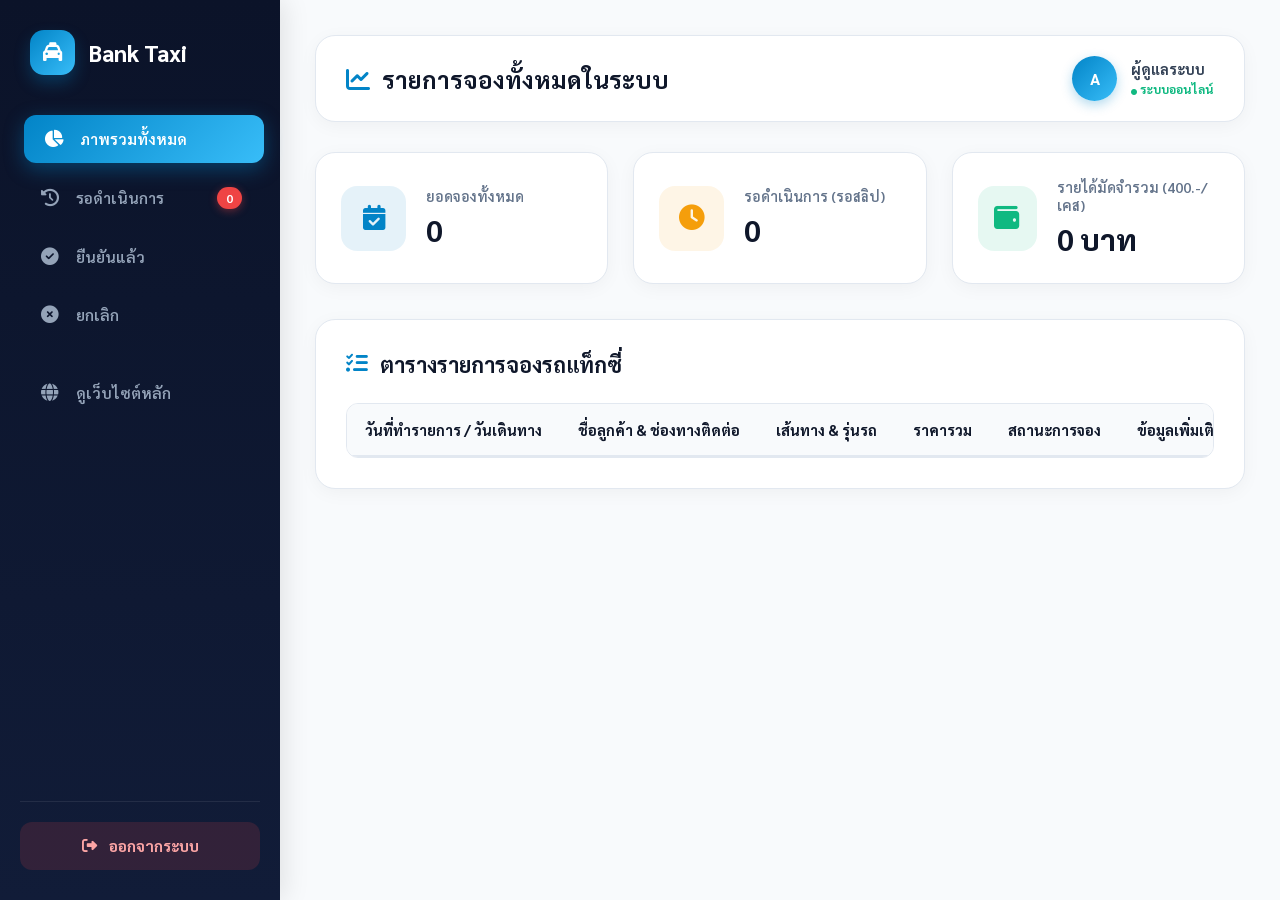
==== commit ba866b01: "update code4" ====
--- a/admin-dashboard.html
+++ b/admin-dashboard.html
@@ -23,7 +23,6 @@
             --text-muted: #64748b;
             --border-color: #e2e8f0;
             --sidebar-width: 280px;
-            --sidebar-width-collapsed: 80px;
             --radius-lg: 20px;
             --radius-md: 12px;
             --shadow-subtle: 0 4px 20px -2px rgba(0, 0, 0, 0.05);
@@ -44,7 +43,6 @@
             overflow-x: hidden;
         }
 
-        /* Layout Container */
         .admin-layout {
             display: flex;
             min-height: 100vh;
@@ -175,7 +173,7 @@
             box-shadow: 0 6px 20px rgba(239, 68, 68, 0.4);
         }
 
-        /* Main Content Wrapper */
+        /* Main Wrapper */
         .main-wrapper {
             margin-left: var(--sidebar-width);
             flex-grow: 1;
@@ -378,6 +376,9 @@
             gap: 6px;
         }
 
+        .btn-detail { background: #f3e8ff; color: #7e22ce; }
+        .btn-detail:hover { background: #e9d5ff; }
+
         .btn-slip { background: #e0f2fe; color: #0284c7; }
         .btn-slip:hover { background: #bae6fd; }
 
@@ -398,8 +399,8 @@
             font-weight: 700;
         }
 
-        /* Modal สำหรับดูสลิป */
-        #slipModal {
+        /* Modal ดีไซน์ทั่วไป */
+        .custom-modal {
             display: none;
             position: fixed;
             top: 0; left: 0; width: 100%; height: 100%;
@@ -414,12 +415,14 @@
             background: #ffffff;
             padding: 30px;
             border-radius: var(--radius-lg);
-            max-width: 450px;
+            max-width: 500px;
             width: 90%;
-            text-align: center;
+            text-align: left;
             box-shadow: 0 25px 50px -12px rgba(0, 0, 0, 0.25);
             position: relative;
             animation: modalPop 0.3s cubic-bezier(0.34, 1.56, 0.64, 1);
+            max-height: 85vh;
+            overflow-y: auto;
         }
 
         @keyframes modalPop {
@@ -429,7 +432,7 @@
 
         .modal-content img {
             width: 100%;
-            max-height: 420px;
+            max-height: 380px;
             object-fit: contain;
             border-radius: var(--radius-md);
             border: 1px solid var(--border-color);
@@ -455,6 +458,19 @@
         .close-modal:hover {
             background: #e2e8f0;
             color: var(--danger);
+        }
+
+        .detail-group {
+            margin-bottom: 14px;
+            font-size: 0.95rem;
+            border-bottom: 1px dashed #f1f5f9;
+            padding-bottom: 8px;
+        }
+
+        .detail-group strong {
+            color: var(--primary);
+            display: inline-block;
+            width: 150px;
         }
 
         /* Responsive Design */
@@ -568,11 +584,12 @@
                     <table>
                         <thead>
                             <tr>
-                                <th>วันที่/เวลาจอง</th>
+                                <th>วันที่ทำรายการ / วันเดินทาง</th>
                                 <th>ชื่อลูกค้า & ช่องทางติดต่อ</th>
                                 <th>เส้นทาง & รุ่นรถ</th>
                                 <th>ราคารวม</th>
                                 <th>สถานะการจอง</th>
+                                <th>ข้อมูลเพิ่มเติม</th>
                                 <th>หลักฐานสลิป</th>
                                 <th>จัดการข้อมูล</th>
                             </tr>
@@ -591,9 +608,20 @@
         </div>
     </div>
 
+    <!-- Modal สำหรับแสดงรายละเอียดข้อมูลทั้งหมดของลูกค้า -->
+    <div id="detailModal" class="custom-modal" onclick="closeDetailModal()">
+        <div class="modal-content" onclick="event.stopPropagation()">
+            <span class="close-modal" onclick="closeDetailModal()">&times;</span>
+            <h3 style="margin-top:0; color:var(--primary); font-size:1.2rem; border-bottom: 2px solid var(--border-color); padding-bottom: 12px; margin-bottom: 20px;"><i class="fa-solid fa-circle-info" style="color:var(--accent);"></i> รายละเอียดการจองทั้งหมด</h3>
+            <div id="modalDetailBody">
+                <!-- ข้อมูลรายละเอียดจะถูกเติมที่นี่ -->
+            </div>
+        </div>
+    </div>
+
     <!-- Modal สำหรับแสดงรูปสลิป -->
-    <div id="slipModal" onclick="closeSlipModal()">
-        <div class="modal-content" onclick="event.stopPropagation()">
+    <div id="slipModal" class="custom-modal" onclick="closeSlipModal()">
+        <div class="modal-content" onclick="event.stopPropagation()" style="text-align: center;">
             <span class="close-modal" onclick="closeSlipModal()">&times;</span>
             <h3 style="margin-top:0; color:var(--primary); font-size:1.2rem;"><i class="fa-solid fa-receipt"></i> หลักฐานการโอนเงิน (สลิปมัดจำ)</h3>
             <img id="modalSlipImg" src="" alt="Slip Image">
@@ -629,7 +657,7 @@
 
         async function loadAdminBookings() {
             const tbody = document.getElementById('booking-table-body');
-            tbody.innerHTML = '<tr><td colspan="7" style="text-align:center; padding:30px; color:var(--text-muted);"><i class="fa-solid fa-spinner fa-spin" style="font-size: 1.5rem; color: var(--accent);"></i><br><span style="margin-top:10px; display:inline-block;">กำลังโหลดข้อมูลจาก Cloud...</span></td></tr>';
+            tbody.innerHTML = '<tr><td colspan="8" style="text-align:center; padding:30px; color:var(--text-muted);"><i class="fa-solid fa-spinner fa-spin" style="font-size: 1.5rem; color: var(--accent);"></i><br><span style="margin-top:10px; display:inline-block;">กำลังโหลดข้อมูลจาก Cloud...</span></td></tr>';
 
             try {
                 const querySnapshot = await getDocs(collection(db, "bookings"));
@@ -646,7 +674,7 @@
 
             } catch (e) {
                 console.error("Error loading bookings: ", e);
-                tbody.innerHTML = '<tr><td colspan="7" style="text-align:center; color:red; padding:30px;">เกิดข้อผิดพลาดในการโหลดข้อมูลจากระบบ Cloud</td></tr>';
+                tbody.innerHTML = '<tr><td colspan="8" style="text-align:center; color:red; padding:30px;">เกิดข้อผิดพลาดในการโหลดข้อมูลจากระบบ Cloud</td></tr>';
             }
         }
 
@@ -674,17 +702,30 @@
             document.getElementById('badge-pending').textContent = pendingCount;
 
             filteredData.forEach((b) => {
+                // จัดรูปแบบวันที่ทำรายการ (Timestamp) หากมีบันทึกไว้
+                let createdAtFormatted = '-';
+                if (b.createdAt) {
+                    if (typeof b.createdAt.toDate === 'function') {
+                        createdAtFormatted = b.createdAt.toDate().toLocaleString('th-TH');
+                    } else {
+                        createdAtFormatted = new Date(b.createdAt).toLocaleString('th-TH');
+                    }
+                }
+
                 const tr = document.createElement('tr');
                 tr.innerHTML = `
-                    <td><small style="color:var(--text-muted); font-weight: 600;">${b.date || '-'}</small></td>
+                    <td>
+                        <strong style="color:var(--primary); display:block; font-size:0.88rem;"><i class="fa-regular fa-calendar-days" style="color:var(--accent);"></i> เดินทาง: ${b.date || '-'}</strong>
+                        <small style="color:var(--text-muted);"><i class="fa-regular fa-clock"></i> จองเมื่อ: ${createdAtFormatted}</small>
+                    </td>
                     <td>
                         <strong style="color: var(--primary);">${b.name || 'ไม่ระบุชื่อ'}</strong><br>
-                        <span style="font-size:0.85rem; color:var(--text-muted);">${b.phone || '-'}</span><br>
+                        <span style="font-size:0.85rem; color:var(--text-muted);"><i class="fa-solid fa-phone"></i> ${b.phone || '-'}</span><br>
                         ${b.lineid ? `<a href="https://line.me/ti/p/~${b.lineid}" target="_blank" class="btn-action btn-line" style="margin-top:6px;"><i class="fa-brands fa-line"></i> ${b.lineid}</a>` : ''}
                     </td>
                     <td>
                         <strong style="color: var(--primary);">${b.carType || b.car || 'รถแท็กซี่'}</strong><br>
-                        <span style="font-size:0.85rem; color:var(--accent); font-weight:600;">${b.route || '-'}</span>
+                        <span style="font-size:0.85rem; color:var(--accent); font-weight:600;"><i class="fa-solid fa-route"></i> ${b.route || '-'}</span>
                     </td>
                     <td><strong style="color: var(--primary);">${typeof b.price === 'number' ? b.price.toLocaleString() + ' THB' : (b.price || '-')}</strong></td>
                     <td>
@@ -693,6 +734,11 @@
                             <option value="confirmed" ${b.status === 'confirmed' ? 'selected' : ''}>🟢 ยืนยันแล้ว</option>
                             <option value="cancelled" ${b.status === 'cancelled' ? 'selected' : ''}>🔴 ยกเลิก</option>
                         </select>
+                    </td>
+                    <td>
+                        <button class="btn-action btn-detail" onclick="openDetailModal('${b.id}')">
+                            <i class="fa-solid fa-eye"></i> ดูข้อมูล
+                        </button>
                     </td>
                     <td>
                         <button class="btn-action btn-slip" onclick="openSlipModal('${b.slipBase64 || b.slipUrl || ''}')">
@@ -708,13 +754,11 @@
                 tbody.appendChild(tr);
             });
 
-            // อัปเดตสถิติตัวเลขภาพรวม (คำนวณมัดจำเคสละ 400 บาท)
             document.getElementById('total-bookings').textContent = allBookingsData.length;
             document.getElementById('pending-bookings').textContent = pendingCount;
             document.getElementById('total-deposit').textContent = (allBookingsData.length * 400).toLocaleString() + ' บาท';
         }
 
-        // ฟังก์ชันสลับมุมมองหน้าแอดมินตามเมนูด้านข้าง
         window.switchView = function(viewType, element) {
             currentFilter = viewType;
             document.querySelectorAll('.sidebar-menu a').forEach(a => a.classList.remove('active'));
@@ -734,7 +778,6 @@
             renderTable();
         };
 
-        // ฟังก์ชันอัปเดตสถานะบน Cloud และส่งอีเมลยืนยันอัตโนมัติผ่าน EmailJS
         window.updateCloudStatus = async function(docId, newStatus) {
             try {
                 const docRef = doc(db, "bookings", docId);
@@ -756,7 +799,6 @@
                             };
 
                             await emailjs.send('service_bwg87un', 'template_cd0p4xa', templateParams);
-                            console.log('Confirmation email sent successfully!');
                         }
                     }
                 }
@@ -769,7 +811,6 @@
             }
         };
 
-        // ฟังก์ชันลบข้อมูลบน Cloud
         window.deleteCloudBooking = async function(docId) {
             if (confirm('คุณต้องการลบรายการจองนี้ออกจากระบบ Cloud ใช่หรือไม่?')) {
                 try {
@@ -783,7 +824,45 @@
             }
         };
 
-        // ฟังก์ชันเปิด/ปิด Modal สลิป
+        // ฟังก์ชันเปิด Modal แสดงข้อมูลทั้งหมดที่ลูกค้ากรอก
+        window.openDetailModal = function(docId) {
+            const booking = allBookingsData.find(b => b.id === docId);
+            if (!booking) return;
+
+            let createdAtFormatted = '-';
+            if (booking.createdAt) {
+                if (typeof booking.createdAt.toDate === 'function') {
+                    createdAtFormatted = booking.createdAt.toDate().toLocaleString('th-TH');
+                } else {
+                    createdAtFormatted = new Date(booking.createdAt).toLocaleString('th-TH');
+                }
+            }
+
+            const modalBody = document.getElementById('modalDetailBody');
+            modalBody.innerHTML = `
+                <div class="detail-group"><strong>รหัสการจอง:</strong> <span style="color:var(--text-muted);">${booking.id}</span></div>
+                <div class="detail-group"><strong>วันที่ทำรายการ:</strong> <span>${createdAtFormatted}</span></div>
+                <div class="detail-group"><strong>ชื่อ-นามสกุล:</strong> <span>${booking.name || '-'}</span></div>
+                <div class="detail-group"><strong>เบอร์โทรศัพท์:</strong> <span>${booking.phone || '-'}</span></div>
+                <div class="detail-group"><strong>Line ID:</strong> <span>${booking.lineid || '-'}</span></div>
+                <div class="detail-group"><strong>อีเมล:</strong> <span>${booking.email || '-'}</span></div>
+                <div class="detail-group"><strong>วันที่เดินทาง:</strong> <span style="color:var(--accent); font-weight:700;">${booking.date || '-'}</span></div>
+                <div class="detail-group"><strong>เส้นทาง:</strong> <span>${booking.route || '-'}</span></div>
+                <div class="detail-group"><strong>รุ่นรถที่เลือก:</strong> <span>${booking.carType || booking.car || '-'}</span></div>
+                <div class="detail-group"><strong>ราคารวม:</strong> <span style="color:var(--success); font-weight:700;">${typeof booking.price === 'number' ? booking.price.toLocaleString() + ' THB' : (booking.price || '-')}</span></div>
+                <div class="detail-group" style="border-bottom: none; background: #f8fafc; padding: 12px; border-radius: 8px; margin-top: 15px;">
+                    <strong style="display:block; margin-bottom:5px; color:var(--primary);"><i class="fa-solid fa-note-sticky"></i> หมายเหตุ / ข้อความจากลูกค้า:</strong>
+                    <span style="color: #475569; white-space: pre-wrap;">${booking.note || booking.message || 'ไม่มีหมายเหตุเพิ่มเติม'}</span>
+                </div>
+            `;
+
+            document.getElementById('detailModal').style.display = 'flex';
+        };
+
+        window.closeDetailModal = function() {
+            document.getElementById('detailModal').style.display = 'none';
+        };
+
         window.openSlipModal = function(imgSrc) {
             const modalImg = document.getElementById('modalSlipImg');
             if (imgSrc && imgSrc !== 'undefined' && imgSrc !== '') {
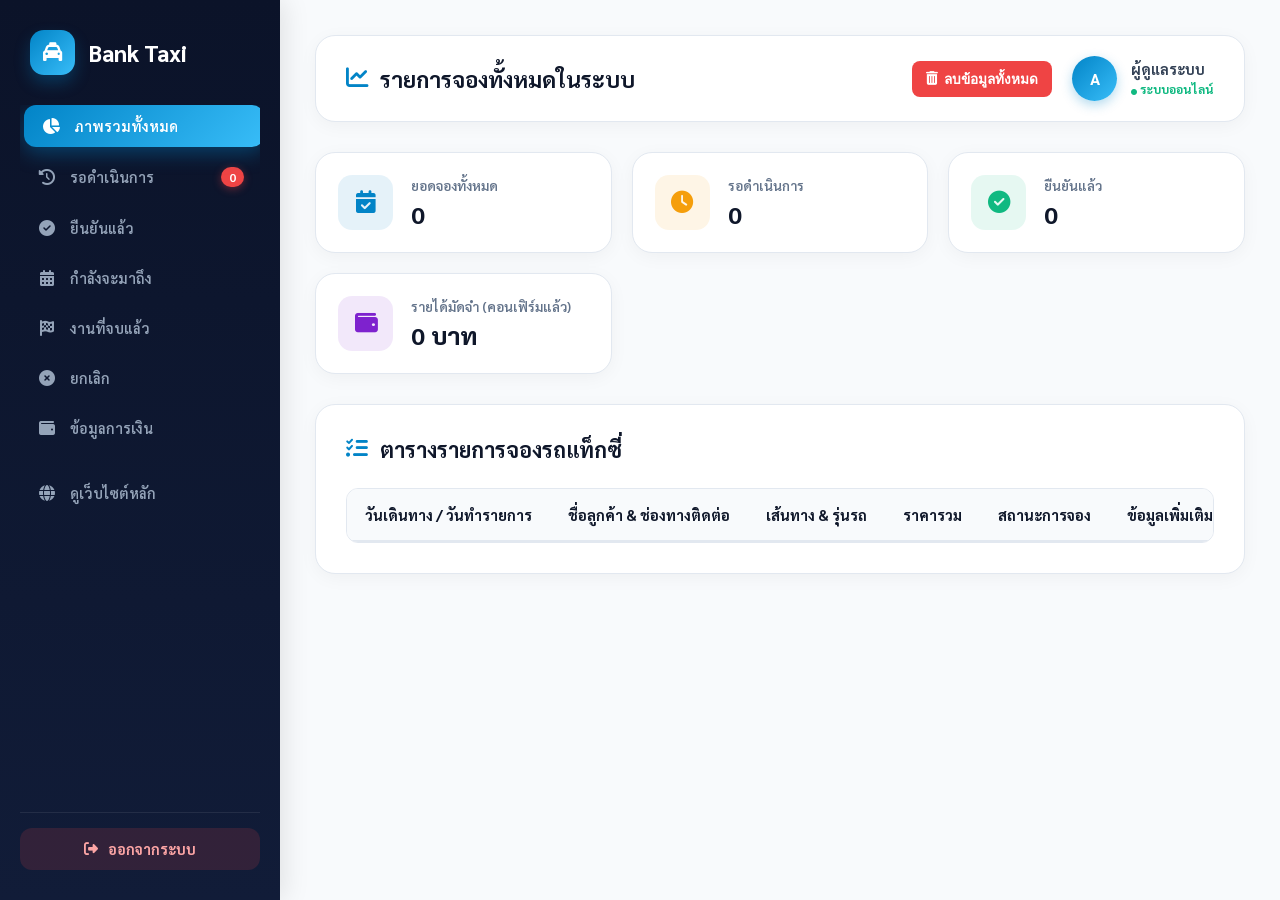
==== commit cf720050: "update code6" ====
--- a/admin-dashboard.html
+++ b/admin-dashboard.html
@@ -71,7 +71,7 @@
             display: flex;
             align-items: center;
             gap: 14px;
-            margin-bottom: 40px;
+            margin-bottom: 30px;
             color: #ffffff;
             text-decoration: none;
             padding: 0 10px;
@@ -95,31 +95,41 @@
             margin: 0;
             display: flex;
             flex-direction: column;
-            gap: 10px;
+            gap: 8px;
             flex-grow: 1;
+            overflow-y: auto;
+            max-height: calc(100vh - 200px);
+        }
+
+        .sidebar-menu::-webkit-scrollbar {
+            width: 4px;
+        }
+        .sidebar-menu::-webkit-scrollbar-thumb {
+            background: rgba(255,255,255,0.2);
+            border-radius: 4px;
         }
 
         .sidebar-menu a {
             color: #94a3b8;
             text-decoration: none;
-            padding: 14px 18px;
+            padding: 12px 16px;
             border-radius: var(--radius-md);
             display: flex;
             align-items: center;
             justify-content: space-between;
             font-weight: 600;
-            font-size: 0.95rem;
+            font-size: 0.9rem;
         }
 
         .sidebar-menu a .menu-left {
             display: flex;
             align-items: center;
-            gap: 14px;
+            gap: 12px;
         }
 
         .sidebar-menu a .menu-left i {
-            font-size: 1.1rem;
-            width: 24px;
+            font-size: 1rem;
+            width: 22px;
             text-align: center;
         }
 
@@ -138,7 +148,7 @@
         .menu-badge {
             background: #ef4444;
             color: white;
-            padding: 3px 9px;
+            padding: 2px 8px;
             border-radius: 20px;
             font-size: 0.75rem;
             font-weight: 700;
@@ -146,7 +156,7 @@
         }
 
         .sidebar-footer {
-            padding-top: 20px;
+            padding-top: 15px;
             border-top: 1px solid rgba(255, 255, 255, 0.08);
         }
 
@@ -155,15 +165,15 @@
             color: #fca5a5;
             border: none;
             width: 100%;
-            padding: 14px 18px;
+            padding: 12px 16px;
             border-radius: var(--radius-md);
             cursor: pointer;
             font-weight: 700;
-            font-size: 0.95rem;
+            font-size: 0.9rem;
             display: flex;
             align-items: center;
             justify-content: center;
-            gap: 12px;
+            gap: 10px;
             font-family: 'Sarabun', sans-serif;
         }
 
@@ -196,7 +206,7 @@
 
         .admin-header h1 {
             margin: 0;
-            font-size: 1.5rem;
+            font-size: 1.4rem;
             color: var(--primary);
             display: flex;
             align-items: center;
@@ -226,20 +236,20 @@
         /* Statistics Cards Grid */
         .stats-grid {
             display: grid;
-            grid-template-columns: repeat(auto-fit, minmax(260px, 1fr));
-            gap: 25px;
-            margin-bottom: 35px;
+            grid-template-columns: repeat(auto-fit, minmax(240px, 1fr));
+            gap: 20px;
+            margin-bottom: 30px;
         }
 
         .stat-card {
             background: var(--card-bg);
-            padding: 25px;
+            padding: 22px;
             border-radius: var(--radius-lg);
             box-shadow: var(--shadow-subtle);
             border: 1px solid var(--border-color);
             display: flex;
             align-items: center;
-            gap: 20px;
+            gap: 18px;
             position: relative;
             overflow: hidden;
         }
@@ -264,29 +274,30 @@
         }
 
         .stat-icon {
-            width: 65px;
-            height: 65px;
-            border-radius: 16px;
+            width: 55px;
+            height: 55px;
+            border-radius: 14px;
             display: flex;
             align-items: center;
             justify-content: center;
-            font-size: 1.6rem;
+            font-size: 1.4rem;
         }
 
         .stat-icon.blue { background: rgba(2, 132, 199, 0.1); color: var(--accent); }
         .stat-icon.yellow { background: rgba(245, 158, 11, 0.1); color: var(--warning); }
         .stat-icon.green { background: rgba(16, 185, 129, 0.1); color: var(--success); }
+        .stat-icon.purple { background: rgba(126, 34, 206, 0.1); color: #7e22ce; }
 
         .stat-info h3 {
-            margin: 0 0 6px 0;
-            font-size: 0.9rem;
+            margin: 0 0 4px 0;
+            font-size: 0.85rem;
             color: var(--text-muted);
             font-weight: 600;
         }
 
         .stat-info p {
             margin: 0;
-            font-size: 1.8rem;
+            font-size: 1.5rem;
             font-weight: 800;
             color: var(--primary);
         }
@@ -387,6 +398,12 @@
 
         .btn-delete { background: #fee2e2; color: #dc2626; }
         .btn-delete:hover { background: #fecaca; }
+
+        .btn-delete-all { background: #ef4444; color: white; }
+        .btn-delete-all:hover { background: #dc2626; }
+
+        .btn-edit { background: #fef3c7; color: #d97706; }
+        .btn-edit:hover { background: #fde68a; }
 
         .status-select {
             padding: 8px 12px;
@@ -473,7 +490,56 @@
             width: 150px;
         }
 
-        /* Responsive Design */
+        .form-group {
+            margin-bottom: 15px;
+        }
+        .form-group label {
+            display: block;
+            margin-bottom: 5px;
+            font-weight: 600;
+            color: var(--primary);
+            font-size: 0.9rem;
+        }
+        .form-control {
+            width: 100%;
+            padding: 10px 14px;
+            border-radius: 10px;
+            border: 1px solid #cbd5e1;
+            font-family: 'Sarabun', sans-serif;
+            font-size: 0.92rem;
+        }
+        .form-control:focus {
+            outline: none;
+            border-color: var(--accent);
+            box-shadow: 0 0 0 3px rgba(2, 132, 199, 0.15);
+        }
+
+        /* Financial view card design */
+        .finance-card-grid {
+            display: grid;
+            grid-template-columns: repeat(auto-fit, minmax(280px, 1fr));
+            gap: 25px;
+            margin-bottom: 30px;
+        }
+        .finance-box {
+            background: white;
+            padding: 25px;
+            border-radius: var(--radius-lg);
+            border: 1px solid var(--border-color);
+            box-shadow: var(--shadow-subtle);
+        }
+        .finance-box h4 {
+            margin: 0 0 10px 0;
+            color: var(--text-muted);
+            font-size: 0.95rem;
+        }
+        .finance-box .amount {
+            font-size: 2rem;
+            font-weight: 800;
+            color: var(--primary);
+            margin: 0;
+        }
+
         @media (max-width: 1024px) {
             .sidebar {
                 width: 80px;
@@ -524,8 +590,11 @@
                     <li><a href="#" id="menu-all" class="active" onclick="switchView('all', this)"><div class="menu-left"><i class="fa-solid fa-chart-pie"></i> <span>ภาพรวมทั้งหมด</span></div></a></li>
                     <li><a href="#" id="menu-pending" onclick="switchView('pending', this)"><div class="menu-left"><i class="fa-solid fa-clock-rotate-left"></i> <span>รอดำเนินการ</span></div><span class="menu-badge" id="badge-pending">0</span></a></li>
                     <li><a href="#" id="menu-confirmed" onclick="switchView('confirmed', this)"><div class="menu-left"><i class="fa-solid fa-circle-check"></i> <span>ยืนยันแล้ว</span></div></a></li>
+                    <li><a href="#" id="menu-upcoming" onclick="switchView('upcoming', this)"><div class="menu-left"><i class="fa-solid fa-calendar-days"></i> <span>กำลังจะมาถึง</span></div></a></li>
+                    <li><a href="#" id="menu-completed" onclick="switchView('completed', this)"><div class="menu-left"><i class="fa-solid fa-flag-checkered"></i> <span>งานที่จบแล้ว</span></div></a></li>
                     <li><a href="#" id="menu-cancelled" onclick="switchView('cancelled', this)"><div class="menu-left"><i class="fa-solid fa-circle-xmark"></i> <span>ยกเลิก</span></div></a></li>
-                    <li style="margin-top: 20px;"><a href="index.html" target="_blank"><div class="menu-left"><i class="fa-solid fa-globe"></i> <span>ดูเว็บไซต์หลัก</span></div></a></li>
+                    <li><a href="#" id="menu-finance" onclick="switchView('finance', this)"><div class="menu-left"><i class="fa-solid fa-wallet"></i> <span>ข้อมูลการเงิน</span></div></a></li>
+                    <li style="margin-top: 15px;"><a href="index.html" target="_blank"><div class="menu-left"><i class="fa-solid fa-globe"></i> <span>ดูเว็บไซต์หลัก</span></div></a></li>
                 </ul>
             </div>
             <div class="sidebar-footer">
@@ -540,11 +609,16 @@
             <!-- Header Bar -->
             <div class="admin-header">
                 <h1 id="view-title"><i class="fa-solid fa-chart-line" style="color: var(--accent);"></i> รายการจองทั้งหมดในระบบ</h1>
-                <div class="admin-profile">
-                    <div class="admin-avatar">A</div>
-                    <div style="font-size: 0.9rem; line-height: 1.3;">
-                        <strong>ผู้ดูแลระบบ</strong><br>
-                        <span style="color: #10b981; font-size: 0.78rem; font-weight: 700;"><i class="fa-solid fa-circle" style="font-size: 6px;"></i> ระบบออนไลน์</span>
+                <div style="display: flex; align-items: center; gap: 20px;">
+                    <button class="btn-action btn-delete-all" onclick="deleteAllBookings()">
+                        <i class="fa-solid fa-trash-can"></i> ลบข้อมูลทั้งหมด
+                    </button>
+                    <div class="admin-profile">
+                        <div class="admin-avatar">A</div>
+                        <div style="font-size: 0.9rem; line-height: 1.3;">
+                            <strong>ผู้ดูแลระบบ</strong><br>
+                            <span style="color: #10b981; font-size: 0.78rem; font-weight: 700;"><i class="fa-solid fa-circle" style="font-size: 6px;"></i> ระบบออนไลน์</span>
+                        </div>
                     </div>
                 </div>
             </div>
@@ -561,30 +635,50 @@
                 <div class="stat-card">
                     <div class="stat-icon yellow"><i class="fa-solid fa-clock"></i></div>
                     <div class="stat-info">
-                        <h3>รอดำเนินการ (รอสลิป)</h3>
+                        <h3>รอดำเนินการ</h3>
                         <p id="pending-bookings">0</p>
                     </div>
                 </div>
                 <div class="stat-card">
-                    <div class="stat-icon green"><i class="fa-solid fa-wallet"></i></div>
+                    <div class="stat-icon green"><i class="fa-solid fa-circle-check"></i></div>
                     <div class="stat-info">
-                        <h3>รายได้มัดจำรวม (400.-/เคส)</h3>
+                        <h3>ยืนยันแล้ว</h3>
+                        <p id="confirmed-bookings">0</p>
+                    </div>
+                </div>
+                <div class="stat-card">
+                    <div class="stat-icon purple"><i class="fa-solid fa-wallet"></i></div>
+                    <div class="stat-info">
+                        <h3>รายได้มัดจำ (คอนเฟิร์มแล้ว)</h3>
                         <p id="total-deposit">0 บาท</p>
                     </div>
                 </div>
             </div>
 
             <!-- Main Booking Table Card -->
-            <div class="content-card">
+            <div class="content-card" id="main-content-card">
                 <div class="content-header">
-                    <h2><i class="fa-solid fa-list-check" style="color: var(--accent);"></i> ตารางรายการจองรถแท็กซี่</h2>
+                    <h2 id="table-card-heading"><i class="fa-solid fa-list-check" style="color: var(--accent);"></i> ตารางรายการจองรถแท็กซี่</h2>
                 </div>
                 
-                <div class="table-responsive">
+                <div id="finance-view-container" style="display: none;">
+                    <div class="finance-card-grid">
+                        <div class="finance-box">
+                            <h4>ยอดมัดจำรวม (งานที่ยืนยันแล้วทั้งหมด)</h4>
+                            <p class="amount" id="fin-deposit">0 บาท</p>
+                        </div>
+                        <div class="finance-box">
+                            <h4>รายได้งานที่จบแล้วทั้งหมด</h4>
+                            <p class="amount" id="fin-completed">0 บาท</p>
+                        </div>
+                    </div>
+                </div>
+
+                <div class="table-responsive" id="table-wrapper-div">
                     <table>
                         <thead>
                             <tr>
-                                <th>วันที่ทำรายการ / วันเดินทาง</th>
+                                <th>วันเดินทาง / วันทำรายการ</th>
                                 <th>ชื่อลูกค้า & ช่องทางติดต่อ</th>
                                 <th>เส้นทาง & รุ่นรถ</th>
                                 <th>ราคารวม</th>
@@ -613,9 +707,42 @@
         <div class="modal-content" onclick="event.stopPropagation()">
             <span class="close-modal" onclick="closeDetailModal()">&times;</span>
             <h3 style="margin-top:0; color:var(--primary); font-size:1.2rem; border-bottom: 2px solid var(--border-color); padding-bottom: 12px; margin-bottom: 20px;"><i class="fa-solid fa-circle-info" style="color:var(--accent);"></i> รายละเอียดการจองทั้งหมด</h3>
-            <div id="modalDetailBody">
-                <!-- ข้อมูลรายละเอียดจะถูกเติมที่นี่ -->
-            </div>
+            <div id="modalDetailBody"></div>
+        </div>
+    </div>
+
+    <!-- Modal สำหรับแก้ไขวันเวลาการเดินทาง รถ และเส้นทาง -->
+    <div id="editModal" class="custom-modal" onclick="closeEditModal()">
+        <div class="modal-content" onclick="event.stopPropagation()">
+            <span class="close-modal" onclick="closeEditModal()">&times;</span>
+            <h3 style="margin-top:0; color:var(--primary); font-size:1.2rem; border-bottom: 2px solid var(--border-color); padding-bottom: 12px; margin-bottom: 20px;"><i class="fa-solid fa-pen-to-square" style="color:var(--accent);"></i> แก้ไขข้อมูลการเดินทางและรถ</h3>
+            <form id="editBookingForm" onsubmit="saveEditBooking(event)">
+                <input type="hidden" id="edit-doc-id">
+                <div class="form-group">
+                    <label for="edit-date">วันที่ต้องการเดินทาง:</label>
+                    <input type="date" id="edit-date" class="form-control" required>
+                </div>
+                <div class="form-group">
+                    <label for="edit-time">เวลาที่ต้องการเดินทาง:</label>
+                    <input type="text" id="edit-time" class="form-control" placeholder="เช่น 10:00 น." required>
+                </div>
+                <div class="form-group">
+                    <label for="edit-route">เส้นทาง:</label>
+                    <input type="text" id="edit-route" class="form-control" placeholder="เช่น สุวรรณภูมิ - พัทยา" required>
+                </div>
+                <div class="form-group">
+                    <label for="edit-car">รุ่นรถ:</label>
+                    <input type="text" id="edit-car" class="form-control" placeholder="เช่น fortuner" required>
+                </div>
+                <div class="form-group">
+                    <label for="edit-note">หมายเหตุ / ข้อความจากลูกค้า:</label>
+                    <textarea id="edit-note" class="form-control" placeholder="ระบุหมายเหตุเพิ่มเติม (ถ้ามี)" rows="3"></textarea>
+                </div>
+                <div style="text-align: right; margin-top: 20px;">
+                    <button type="button" class="btn-action" style="background:#e2e8f0; color:#475569;" onclick="closeEditModal()">ยกเลิก</button>
+                    <button type="submit" class="btn-action" style="background:var(--accent); color:white;"><i class="fa-solid fa-save"></i> บันทึกการเปลี่ยนแปลง</button>
+                </div>
+            </form>
         </div>
     </div>
 
@@ -637,7 +764,7 @@
 
     <script type="module">
         import { initializeApp } from "https://www.gstatic.com/firebasejs/10.8.0/firebase-app.js";
-        import { getFirestore, collection, getDocs, doc, getDoc, updateDoc, deleteDoc } from "https://www.gstatic.com/firebasejs/10.8.0/firebase-firestore.js";
+        import { getFirestore, collection, getDocs, doc, getDoc, updateDoc, deleteDoc, writeBatch } from "https://www.gstatic.com/firebasejs/10.8.0/firebase-firestore.js";
 
         const firebaseConfig = {
             apiKey: "AIzaSyASv5AeTc3XJjILvvU9ca7sE27901Zt9aU",
@@ -681,28 +808,62 @@
         function renderTable() {
             const tbody = document.getElementById('booking-table-body');
             const emptyState = document.getElementById('empty-state');
+            const financeContainer = document.getElementById('finance-view-container');
+            const tableWrapper = document.getElementById('table-wrapper-div');
             tbody.innerHTML = '';
 
+            // Handle filtering logic
             const filteredData = allBookingsData.filter(b => {
                 if (currentFilter === 'all') return true;
+                if (currentFilter === 'upcoming') {
+                    return b.status === 'confirmed'; // upcoming uses confirmed jobs
+                }
+                if (currentFilter === 'finance') return false; // Handled separately
                 return b.status === currentFilter;
             });
 
-            if (filteredData.length === 0) {
-                emptyState.style.display = 'block';
+            if (currentFilter === 'finance') {
+                financeContainer.style.display = 'block';
+                tableWrapper.style.display = 'none';
+                emptyState.style.display = 'none';
             } else {
-                emptyState.style.display = 'none';
-            }
-
+                financeContainer.style.display = 'none';
+                tableWrapper.style.display = 'block';
+                if (filteredData.length === 0) {
+                    emptyState.style.display = 'block';
+                } else {
+                    emptyState.style.display = 'none';
+                }
+            }
+
+            // Calculations
             let pendingCount = 0;
+            let confirmedCount = 0;
+            let confirmedDepositTotal = 0;
+            let completedRevenueTotal = 0;
+
             allBookingsData.forEach(b => {
                 if (b.status === 'pending') pendingCount++;
+                if (b.status === 'confirmed') {
+                    confirmedCount++;
+                    confirmedDepositTotal += 400; // 400 THB deposit per confirmed case
+                }
+                if (b.status === 'completed') {
+                    completedRevenueTotal += (typeof b.price === 'number' ? b.price : parseFloat(b.price) || 0);
+                }
             });
 
             document.getElementById('badge-pending').textContent = pendingCount;
+            document.getElementById('total-bookings').textContent = allBookingsData.length;
+            document.getElementById('pending-bookings').textContent = pendingCount;
+            document.getElementById('confirmed-bookings').textContent = confirmedCount;
+            document.getElementById('total-deposit').textContent = (confirmedDepositTotal).toLocaleString() + ' บาท';
+
+            // Financial stats update
+            document.getElementById('fin-deposit').textContent = (confirmedDepositTotal).toLocaleString() + ' บาท';
+            document.getElementById('fin-completed').textContent = (completedRevenueTotal).toLocaleString() + ' บาท';
 
             filteredData.forEach((b) => {
-                // จัดรูปแบบวันที่ทำรายการ (Timestamp) หากมีบันทึกไว้
                 let createdAtFormatted = '-';
                 if (b.createdAt) {
                     if (typeof b.createdAt.toDate === 'function') {
@@ -714,9 +875,19 @@
 
                 const tr = document.createElement('tr');
                 tr.innerHTML = `
-                    <td>
-                        <strong style="color:var(--primary); display:block; font-size:0.88rem;"><i class="fa-regular fa-calendar-days" style="color:var(--accent);"></i> เดินทาง: ${b.date || '-'}</strong>
-                        <small style="color:var(--text-muted);"><i class="fa-regular fa-clock"></i> จองเมื่อ: ${createdAtFormatted}</small>
+                   <td>
+                        <strong style="color:var(--primary); display:block; font-size:0.88rem;">
+                            <i class="fa-regular fa-calendar-days" style="color:var(--accent);"></i>
+                            วันเดินทาง: ${b.bookingDate || b.date || '-'}
+                        </strong>
+                        <small style="color:var(--success); display:block; margin-top:3px;">
+                            <i class="fa-regular fa-clock"></i>
+                            เวลา: ${b.bookingTime || b.time || b.travelTime || '-'}
+                        </small>
+                        <small style="color:var(--text-muted); display:block; margin-top:5px;">
+                            <i class="fa-regular fa-clock"></i>
+                            ทำรายการ: ${createdAtFormatted}
+                        </small>
                     </td>
                     <td>
                         <strong style="color: var(--primary);">${b.name || 'ไม่ระบุชื่อ'}</strong><br>
@@ -732,6 +903,7 @@
                         <select class="status-select" onchange="updateCloudStatus('${b.id}', this.value)">
                             <option value="pending" ${b.status === 'pending' ? 'selected' : ''}>🟡 รอดำเนินการ</option>
                             <option value="confirmed" ${b.status === 'confirmed' ? 'selected' : ''}>🟢 ยืนยันแล้ว</option>
+                            <option value="completed" ${b.status === 'completed' ? 'selected' : ''}>🏁 งานจบแล้ว</option>
                             <option value="cancelled" ${b.status === 'cancelled' ? 'selected' : ''}>🔴 ยกเลิก</option>
                         </select>
                     </td>
@@ -746,17 +918,18 @@
                         </button>
                     </td>
                     <td>
-                        <button class="btn-action btn-delete" onclick="deleteCloudBooking('${b.id}')">
-                            <i class="fa-solid fa-trash"></i> ลบ
-                        </button>
+                        <div style="display: flex; gap: 6px;">
+                            <button class="btn-action btn-edit" onclick="openEditModal('${b.id}')" title="แก้ไขการเดินทางและรถ">
+                                <i class="fa-solid fa-pen-to-square"></i> แก้ไข
+                            </button>
+                            <button class="btn-action btn-delete" onclick="deleteCloudBooking('${b.id}')" title="ลบข้อมูลลูกค้า">
+                                <i class="fa-solid fa-trash"></i> ลบ
+                            </button>
+                        </div>
                     </td>
                 `;
                 tbody.appendChild(tr);
             });
-
-            document.getElementById('total-bookings').textContent = allBookingsData.length;
-            document.getElementById('pending-bookings').textContent = pendingCount;
-            document.getElementById('total-deposit').textContent = (allBookingsData.length * 400).toLocaleString() + ' บาท';
         }
 
         window.switchView = function(viewType, element) {
@@ -771,8 +944,14 @@
                 titleElem.innerHTML = '<i class="fa-solid fa-clock-rotate-left" style="color: #f59e0b;"></i> รายการจอง: รอดำเนินการ';
             } else if (viewType === 'confirmed') {
                 titleElem.innerHTML = '<i class="fa-solid fa-circle-check" style="color: #10b981;"></i> รายการจอง: ยืนยันแล้ว';
+            } else if (viewType === 'upcoming') {
+                titleElem.innerHTML = '<i class="fa-solid fa-calendar-days" style="color: var(--accent);"></i> รายการจอง: งานที่กำลังจะมาถึง';
+            } else if (viewType === 'completed') {
+                titleElem.innerHTML = '<i class="fa-solid fa-flag-checkered" style="color: #7e22ce;"></i> รายการจอง: งานที่จบแล้ว';
             } else if (viewType === 'cancelled') {
                 titleElem.innerHTML = '<i class="fa-solid fa-circle-xmark" style="color: #ef4444;"></i> รายการจอง: ยกเลิก';
+            } else if (viewType === 'finance') {
+                titleElem.innerHTML = '<i class="fa-solid fa-wallet" style="color: #10b981;"></i> ข้อมูลและสรุปยอดการเงิน';
             }
 
             renderTable();
@@ -797,7 +976,6 @@
                                 price: typeof data.price === 'number' ? data.price.toLocaleString() + " THB" : (data.price || '-'),
                                 booking_id: docId
                             };
-
                             await emailjs.send('service_bwg87un', 'template_cd0p4xa', templateParams);
                         }
                     }
@@ -812,7 +990,7 @@
         };
 
         window.deleteCloudBooking = async function(docId) {
-            if (confirm('คุณต้องการลบรายการจองนี้ออกจากระบบ Cloud ใช่หรือไม่?')) {
+            if (confirm('คุณต้องการลบข้อมูลลูกค้าหรือรายการจองนี้ออกจากระบบ Cloud ใช่หรือไม่?')) {
                 try {
                     await deleteDoc(doc(db, "bookings", docId));
                     alert('ลบข้อมูลสำเร็จ!');
@@ -824,7 +1002,72 @@
             }
         };
 
-        // ฟังก์ชันเปิด Modal แสดงข้อมูลทั้งหมดที่ลูกค้ากรอก
+        window.deleteAllBookings = async function() {
+            if (!confirm('คำเตือน: คุณต้องการลบข้อมูลการจองทั้งหมดในระบบใช่หรือไม่? การกระทำนี้ไม่สามารถย้อนกลับได้!')) return;
+            try {
+                const batch = writeBatch(db);
+                allBookingsData.forEach(b => {
+                    batch.delete(doc(db, "bookings", b.id));
+                });
+                await batch.commit();
+                alert('ลบข้อมูลทั้งหมดในระบบสำเร็จแล้ว!');
+                loadAdminBookings();
+            } catch (e) {
+                console.error("Error deleting all documents: ", e);
+                alert('เกิดข้อผิดพลาดในการลบข้อมูลทั้งหมด');
+            }
+        };
+
+        window.openEditModal = function(docId) {
+            const booking = allBookingsData.find(b => b.id === docId);
+            if (!booking) return;
+
+            document.getElementById('edit-doc-id').value = booking.id;
+            document.getElementById('edit-date').value = booking.bookingDate || booking.date || '';
+            document.getElementById('edit-time').value = booking.bookingTime || booking.time || booking.travelTime || '';
+            document.getElementById('edit-route').value = booking.route || '';
+            document.getElementById('edit-car').value = booking.carType || booking.car || '';
+            document.getElementById('edit-note').value = booking.note || booking.message || booking.remark || booking.detail || '';
+
+            document.getElementById('editModal').style.display = 'flex';
+        };
+
+        window.closeEditModal = function() {
+            document.getElementById('editModal').style.display = 'none';
+        };
+
+        window.saveEditBooking = async function(event) {
+            event.preventDefault();
+            const docId = document.getElementById('edit-doc-id').value;
+            const newDate = document.getElementById('edit-date').value;
+            const newTime = document.getElementById('edit-time').value;
+            const newRoute = document.getElementById('edit-route').value;
+            const newCar = document.getElementById('edit-car').value;
+            const newNote = document.getElementById('edit-note').value;
+
+            if (!newDate || !newTime || !newRoute || !newCar) {
+                alert('กรุณากรอกข้อมูลให้ครบถ้วน');
+                return;
+            }
+
+            try {
+                const docRef = doc(db, "bookings", docId);
+                await updateDoc(docRef, {
+                    bookingDate: newDate,
+                    bookingTime: newTime,
+                    route: newRoute,
+                    carType: newCar,
+                    note: newNote
+                });
+                alert('แก้ไขข้อมูลการเดินทางสำเร็จ!');
+                closeEditModal();
+                await loadAdminBookings();
+            } catch (e) {
+                console.error("Error updating booking info: ", e);
+                alert('เกิดข้อผิดพลาดในการบันทึกข้อมูล');
+            }
+        };
+
         window.openDetailModal = function(docId) {
             const booking = allBookingsData.find(b => b.id === docId);
             if (!booking) return;
@@ -838,24 +1081,25 @@
                 }
             }
 
+            const customerNote = booking.note || booking.message || booking.remark || booking.detail || 'ไม่มีหมายเหตุเพิ่มเติม';
             const modalBody = document.getElementById('modalDetailBody');
             modalBody.innerHTML = `
                 <div class="detail-group"><strong>รหัสการจอง:</strong> <span style="color:var(--text-muted);">${booking.id}</span></div>
-                <div class="detail-group"><strong>วันที่ทำรายการ:</strong> <span>${createdAtFormatted}</span></div>
+                <div class="detail-group"><strong>วันที่ต้องการเดินทาง:</strong> <span style="color:var(--primary); font-weight:700;"><i class="fa-regular fa-calendar-days"></i> ${booking.bookingDate || booking.date || '-'}</span></div>
+                <div class="detail-group"><strong>เวลาที่ต้องการเดินทาง:</strong> <span style="color:var(--success); font-weight:700;"><i class="fa-regular fa-clock"></i> ${booking.bookingTime || booking.time || booking.travelTime || 'ไม่ระบุเวลา'}</span></div>
+                <div class="detail-group"><strong>วันที่ทำรายการ:</strong> <span style="color:var(--accent); font-weight:700;"><i class="fa-regular fa-clock"></i> ${createdAtFormatted}</span></div>
                 <div class="detail-group"><strong>ชื่อ-นามสกุล:</strong> <span>${booking.name || '-'}</span></div>
                 <div class="detail-group"><strong>เบอร์โทรศัพท์:</strong> <span>${booking.phone || '-'}</span></div>
                 <div class="detail-group"><strong>Line ID:</strong> <span>${booking.lineid || '-'}</span></div>
                 <div class="detail-group"><strong>อีเมล:</strong> <span>${booking.email || '-'}</span></div>
-                <div class="detail-group"><strong>วันที่เดินทาง:</strong> <span style="color:var(--accent); font-weight:700;">${booking.date || '-'}</span></div>
                 <div class="detail-group"><strong>เส้นทาง:</strong> <span>${booking.route || '-'}</span></div>
                 <div class="detail-group"><strong>รุ่นรถที่เลือก:</strong> <span>${booking.carType || booking.car || '-'}</span></div>
                 <div class="detail-group"><strong>ราคารวม:</strong> <span style="color:var(--success); font-weight:700;">${typeof booking.price === 'number' ? booking.price.toLocaleString() + ' THB' : (booking.price || '-')}</span></div>
                 <div class="detail-group" style="border-bottom: none; background: #f8fafc; padding: 12px; border-radius: 8px; margin-top: 15px;">
                     <strong style="display:block; margin-bottom:5px; color:var(--primary);"><i class="fa-solid fa-note-sticky"></i> หมายเหตุ / ข้อความจากลูกค้า:</strong>
-                    <span style="color: #475569; white-space: pre-wrap;">${booking.note || booking.message || 'ไม่มีหมายเหตุเพิ่มเติม'}</span>
+                    <span style="color: #475569; white-space: pre-wrap;">${customerNote}</span>
                 </div>
             `;
-
             document.getElementById('detailModal').style.display = 'flex';
         };
 
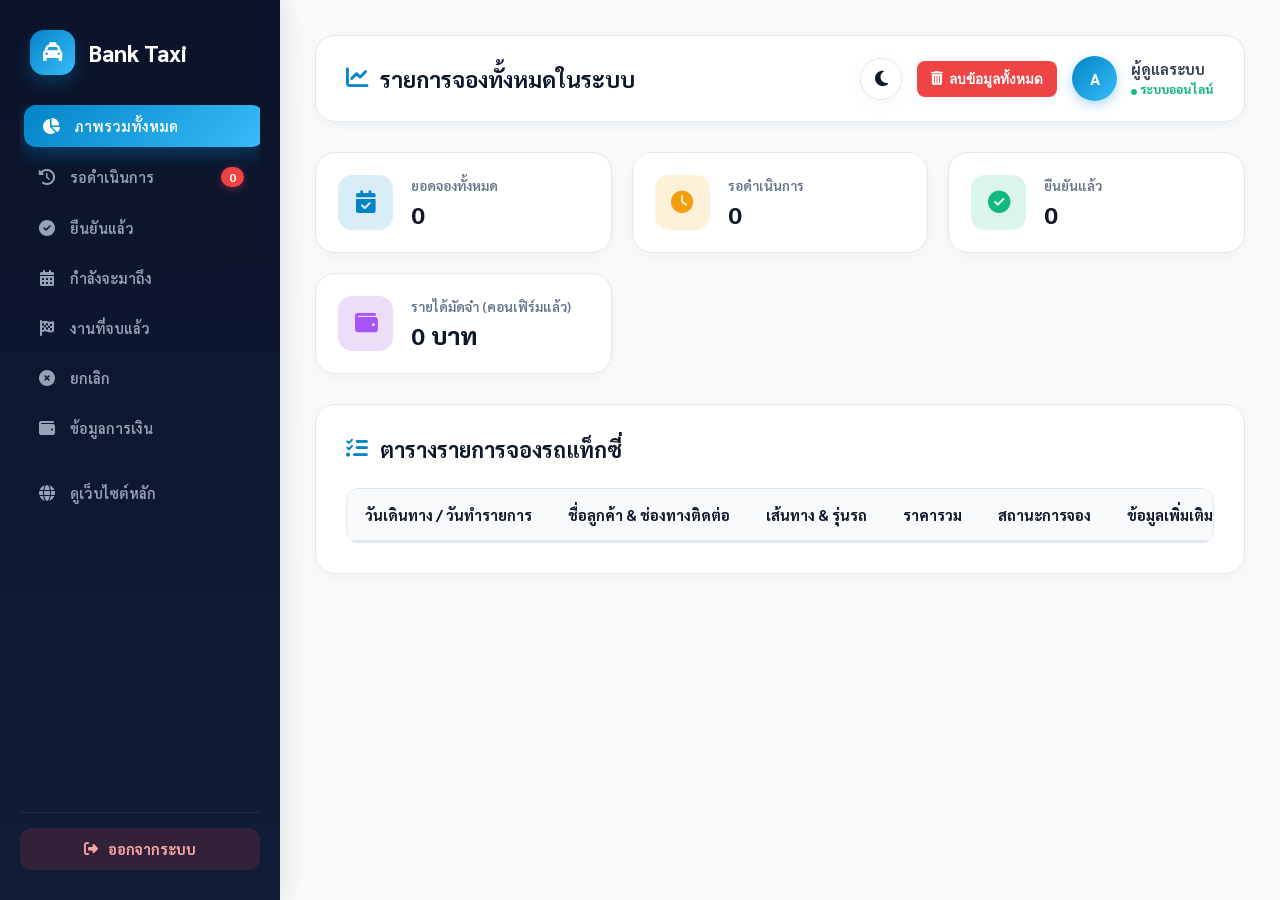
==== commit dfad7903: "update code7" ====
--- a/admin-dashboard.html
+++ b/admin-dashboard.html
@@ -22,16 +22,38 @@
             --text-main: #334155;
             --text-muted: #64748b;
             --border-color: #e2e8f0;
+            --sidebar-bg: linear-gradient(180deg, #0b1329 0%, #111c38 100%);
             --sidebar-width: 280px;
             --radius-lg: 20px;
             --radius-md: 12px;
             --shadow-subtle: 0 4px 20px -2px rgba(0, 0, 0, 0.05);
             --shadow-hover: 0 10px 30px -4px rgba(2, 132, 199, 0.15);
+            --table-hover: #f8fafc;
+        }
+
+        /* Dark Theme Variables */
+        [data-theme="dark"] {
+            --primary: #f8fafc;
+            --primary-light: #334155;
+            --accent: #38bdf8;
+            --accent-gradient: linear-gradient(135deg, #0284c7 0%, #38bdf8 100%);
+            --success: #34d399;
+            --warning: #fbbf24;
+            --danger: #f87171;
+            --bg-main: #0b0f19;
+            --card-bg: #111827;
+            --text-main: #e2e8f0;
+            --text-muted: #94a3b8;
+            --border-color: #1f2937;
+            --sidebar-bg: linear-gradient(180deg, #030712 0%, #0f172a 100%);
+            --shadow-subtle: 0 4px 20px -2px rgba(0, 0, 0, 0.3);
+            --shadow-hover: 0 10px 30px -4px rgba(56, 189, 248, 0.15);
+            --table-hover: #1f2937;
         }
 
         * {
             box-sizing: border-box;
-            transition: all 0.25s ease;
+            transition: background-color 0.3s ease, color 0.3s ease, border-color 0.3s ease, box-shadow 0.3s ease;
         }
 
         body {
@@ -51,7 +73,7 @@
         /* Sidebar Styling */
         .sidebar {
             width: var(--sidebar-width);
-            background: linear-gradient(180deg, #0b1329 0%, #111c38 100%);
+            background: var(--sidebar-bg);
             color: white;
             padding: 30px 20px;
             display: flex;
@@ -214,6 +236,34 @@
             font-weight: 700;
         }
 
+        .header-actions {
+            display: flex;
+            align-items: center;
+            gap: 15px;
+        }
+
+        /* Theme Toggle Button */
+        .theme-toggle-btn {
+            background: var(--card-bg);
+            border: 1px solid var(--border-color);
+            color: var(--primary);
+            width: 42px;
+            height: 42px;
+            border-radius: 50%;
+            display: flex;
+            align-items: center;
+            justify-content: center;
+            cursor: pointer;
+            font-size: 1.1rem;
+            box-shadow: var(--shadow-subtle);
+        }
+
+        .theme-toggle-btn:hover {
+            border-color: var(--accent);
+            color: var(--accent);
+            transform: scale(1.05);
+        }
+
         .admin-profile {
             display: flex;
             align-items: center;
@@ -266,7 +316,7 @@
         .stat-card:hover {
             transform: translateY(-4px);
             box-shadow: var(--shadow-hover);
-            border-color: #bae6fd;
+            border-color: var(--accent);
         }
 
         .stat-card:hover::after {
@@ -283,10 +333,10 @@
             font-size: 1.4rem;
         }
 
-        .stat-icon.blue { background: rgba(2, 132, 199, 0.1); color: var(--accent); }
-        .stat-icon.yellow { background: rgba(245, 158, 11, 0.1); color: var(--warning); }
-        .stat-icon.green { background: rgba(16, 185, 129, 0.1); color: var(--success); }
-        .stat-icon.purple { background: rgba(126, 34, 206, 0.1); color: #7e22ce; }
+        .stat-icon.blue { background: rgba(2, 132, 199, 0.15); color: var(--accent); }
+        .stat-icon.yellow { background: rgba(245, 158, 11, 0.15); color: var(--warning); }
+        .stat-icon.green { background: rgba(16, 185, 129, 0.15); color: var(--success); }
+        .stat-icon.purple { background: rgba(126, 34, 206, 0.15); color: #a855f7; }
 
         .stat-info h3 {
             margin: 0 0 4px 0;
@@ -345,7 +395,7 @@
         }
 
         th {
-            background: #f8fafc;
+            background: var(--bg-main);
             color: var(--primary);
             padding: 16px 18px;
             font-weight: 700;
@@ -354,8 +404,8 @@
 
         td {
             padding: 16px 18px;
-            border-bottom: 1px solid #f1f5f9;
-            color: #334155;
+            border-bottom: 1px solid var(--border-color);
+            color: var(--text-main);
             vertical-align: middle;
         }
 
@@ -364,7 +414,7 @@
         }
 
         tr:hover td {
-            background-color: #f8fafc;
+            background-color: var(--table-hover);
         }
 
         /* Action Buttons & Status */
@@ -387,32 +437,33 @@
             gap: 6px;
         }
 
-        .btn-detail { background: #f3e8ff; color: #7e22ce; }
-        .btn-detail:hover { background: #e9d5ff; }
-
-        .btn-slip { background: #e0f2fe; color: #0284c7; }
-        .btn-slip:hover { background: #bae6fd; }
-
-        .btn-line { background: #dcfce7; color: #16a34a; }
-        .btn-line:hover { background: #bbf7d0; }
-
-        .btn-delete { background: #fee2e2; color: #dc2626; }
-        .btn-delete:hover { background: #fecaca; }
-
-        .btn-delete-all { background: #ef4444; color: white; }
-        .btn-delete-all:hover { background: #dc2626; }
-
-        .btn-edit { background: #fef3c7; color: #d97706; }
-        .btn-edit:hover { background: #fde68a; }
+        .btn-detail { background: rgba(126, 34, 206, 0.15); color: #a855f7; }
+        .btn-detail:hover { background: rgba(126, 34, 206, 0.25); }
+
+        .btn-slip { background: rgba(2, 132, 199, 0.15); color: var(--accent); }
+        .btn-slip:hover { background: rgba(2, 132, 199, 0.25); }
+
+        .btn-line { background: rgba(22, 163, 74, 0.15); color: var(--success); }
+        .btn-line:hover { background: rgba(22, 163, 74, 0.25); }
+
+        .btn-delete { background: rgba(239, 68, 68, 0.15); color: var(--danger); }
+        .btn-delete:hover { background: rgba(239, 68, 68, 0.25); }
+
+        .btn-delete-all { background: var(--danger); color: white; }
+        .btn-delete-all:hover { opacity: 0.9; }
+
+        .btn-edit { background: rgba(245, 158, 11, 0.15); color: var(--warning); }
+        .btn-edit:hover { background: rgba(245, 158, 11, 0.25); }
 
         .status-select {
             padding: 8px 12px;
             border-radius: 10px;
-            border: 1px solid #cbd5e1;
+            border: 1px solid var(--border-color);
             font-family: 'Sarabun', sans-serif;
             font-size: 0.88rem;
             cursor: pointer;
-            background-color: #ffffff;
+            background-color: var(--card-bg);
+            color: var(--text-main);
             font-weight: 700;
         }
 
@@ -429,7 +480,7 @@
         }
 
         .modal-content {
-            background: #ffffff;
+            background: var(--card-bg);
             padding: 30px;
             border-radius: var(--radius-lg);
             max-width: 500px;
@@ -440,6 +491,8 @@
             animation: modalPop 0.3s cubic-bezier(0.34, 1.56, 0.64, 1);
             max-height: 85vh;
             overflow-y: auto;
+            border: 1px solid var(--border-color);
+            color: var(--text-main);
         }
 
         @keyframes modalPop {
@@ -454,7 +507,7 @@
             border-radius: var(--radius-md);
             border: 1px solid var(--border-color);
             margin-top: 15px;
-            background: #f8fafc;
+            background: var(--bg-main);
         }
 
         .close-modal {
@@ -469,18 +522,18 @@
             align-items: center;
             justify-content: center;
             border-radius: 50%;
-            background: #f1f5f9;
+            background: var(--bg-main);
         }
 
         .close-modal:hover {
-            background: #e2e8f0;
+            background: var(--border-color);
             color: var(--danger);
         }
 
         .detail-group {
             margin-bottom: 14px;
             font-size: 0.95rem;
-            border-bottom: 1px dashed #f1f5f9;
+            border-bottom: 1px dashed var(--border-color);
             padding-bottom: 8px;
         }
 
@@ -504,7 +557,9 @@
             width: 100%;
             padding: 10px 14px;
             border-radius: 10px;
-            border: 1px solid #cbd5e1;
+            border: 1px solid var(--border-color);
+            background-color: var(--bg-main);
+            color: var(--text-main);
             font-family: 'Sarabun', sans-serif;
             font-size: 0.92rem;
         }
@@ -522,7 +577,7 @@
             margin-bottom: 30px;
         }
         .finance-box {
-            background: white;
+            background: var(--card-bg);
             padding: 25px;
             border-radius: var(--radius-lg);
             border: 1px solid var(--border-color);
@@ -576,7 +631,7 @@
         }
     </style>
 </head>
-<body>
+<body data-theme="light">
 
     <div class="admin-layout">
         <!-- Sidebar Navigation -->
@@ -609,7 +664,10 @@
             <!-- Header Bar -->
             <div class="admin-header">
                 <h1 id="view-title"><i class="fa-solid fa-chart-line" style="color: var(--accent);"></i> รายการจองทั้งหมดในระบบ</h1>
-                <div style="display: flex; align-items: center; gap: 20px;">
+                <div class="header-actions">
+                    <button class="theme-toggle-btn" onclick="toggleTheme()" title="เปลี่ยนโหมดสีสว่าง/มืด">
+                        <i id="theme-icon" class="fa-solid fa-moon"></i>
+                    </button>
                     <button class="btn-action btn-delete-all" onclick="deleteAllBookings()">
                         <i class="fa-solid fa-trash-can"></i> ลบข้อมูลทั้งหมด
                     </button>
@@ -617,7 +675,7 @@
                         <div class="admin-avatar">A</div>
                         <div style="font-size: 0.9rem; line-height: 1.3;">
                             <strong>ผู้ดูแลระบบ</strong><br>
-                            <span style="color: #10b981; font-size: 0.78rem; font-weight: 700;"><i class="fa-solid fa-circle" style="font-size: 6px;"></i> ระบบออนไลน์</span>
+                            <span style="color: var(--success); font-size: 0.78rem; font-weight: 700;"><i class="fa-solid fa-circle" style="font-size: 6px;"></i> ระบบออนไลน์</span>
                         </div>
                     </div>
                 </div>
@@ -695,7 +753,7 @@
                 </div>
                 
                 <div id="empty-state" style="text-align: center; padding: 50px 20px; color: var(--text-muted); display: none;">
-                    <i class="fa-solid fa-folder-open" style="font-size: 3.5rem; margin-bottom: 15px; color: #cbd5e1;"></i>
+                    <i class="fa-solid fa-folder-open" style="font-size: 3.5rem; margin-bottom: 15px; color: var(--border-color);"></i>
                     <p style="font-size: 1.1rem; font-weight: 600;">ยังไม่มีรายการจองในหมวดหมู่นี้</p>
                 </div>
             </div>
@@ -739,7 +797,7 @@
                     <textarea id="edit-note" class="form-control" placeholder="ระบุหมายเหตุเพิ่มเติม (ถ้ามี)" rows="3"></textarea>
                 </div>
                 <div style="text-align: right; margin-top: 20px;">
-                    <button type="button" class="btn-action" style="background:#e2e8f0; color:#475569;" onclick="closeEditModal()">ยกเลิก</button>
+                    <button type="button" class="btn-action" style="background:var(--border-color); color:var(--text-main);" onclick="closeEditModal()">ยกเลิก</button>
                     <button type="submit" class="btn-action" style="background:var(--accent); color:white;"><i class="fa-solid fa-save"></i> บันทึกการเปลี่ยนแปลง</button>
                 </div>
             </form>
@@ -812,13 +870,12 @@
             const tableWrapper = document.getElementById('table-wrapper-div');
             tbody.innerHTML = '';
 
-            // Handle filtering logic
             const filteredData = allBookingsData.filter(b => {
                 if (currentFilter === 'all') return true;
                 if (currentFilter === 'upcoming') {
-                    return b.status === 'confirmed'; // upcoming uses confirmed jobs
+                    return b.status === 'confirmed';
                 }
-                if (currentFilter === 'finance') return false; // Handled separately
+                if (currentFilter === 'finance') return false;
                 return b.status === currentFilter;
             });
 
@@ -836,7 +893,6 @@
                 }
             }
 
-            // Calculations
             let pendingCount = 0;
             let confirmedCount = 0;
             let confirmedDepositTotal = 0;
@@ -846,7 +902,7 @@
                 if (b.status === 'pending') pendingCount++;
                 if (b.status === 'confirmed') {
                     confirmedCount++;
-                    confirmedDepositTotal += 400; // 400 THB deposit per confirmed case
+                    confirmedDepositTotal += 400;
                 }
                 if (b.status === 'completed') {
                     completedRevenueTotal += (typeof b.price === 'number' ? b.price : parseFloat(b.price) || 0);
@@ -859,7 +915,6 @@
             document.getElementById('confirmed-bookings').textContent = confirmedCount;
             document.getElementById('total-deposit').textContent = (confirmedDepositTotal).toLocaleString() + ' บาท';
 
-            // Financial stats update
             document.getElementById('fin-deposit').textContent = (confirmedDepositTotal).toLocaleString() + ' บาท';
             document.getElementById('fin-completed').textContent = (completedRevenueTotal).toLocaleString() + ' บาท';
 
@@ -941,17 +996,17 @@
             if (viewType === 'all') {
                 titleElem.innerHTML = '<i class="fa-solid fa-chart-line" style="color: var(--accent);"></i> รายการจองทั้งหมดในระบบ';
             } else if (viewType === 'pending') {
-                titleElem.innerHTML = '<i class="fa-solid fa-clock-rotate-left" style="color: #f59e0b;"></i> รายการจอง: รอดำเนินการ';
+                titleElem.innerHTML = '<i class="fa-solid fa-clock-rotate-left" style="color: var(--warning);"></i> รายการจอง: รอดำเนินการ';
             } else if (viewType === 'confirmed') {
-                titleElem.innerHTML = '<i class="fa-solid fa-circle-check" style="color: #10b981;"></i> รายการจอง: ยืนยันแล้ว';
+                titleElem.innerHTML = '<i class="fa-solid fa-circle-check" style="color: var(--success);"></i> รายการจอง: ยืนยันแล้ว';
             } else if (viewType === 'upcoming') {
                 titleElem.innerHTML = '<i class="fa-solid fa-calendar-days" style="color: var(--accent);"></i> รายการจอง: งานที่กำลังจะมาถึง';
             } else if (viewType === 'completed') {
-                titleElem.innerHTML = '<i class="fa-solid fa-flag-checkered" style="color: #7e22ce;"></i> รายการจอง: งานที่จบแล้ว';
+                titleElem.innerHTML = '<i class="fa-solid fa-flag-checkered" style="color: #a855f7;"></i> รายการจอง: งานที่จบแล้ว';
             } else if (viewType === 'cancelled') {
-                titleElem.innerHTML = '<i class="fa-solid fa-circle-xmark" style="color: #ef4444;"></i> รายการจอง: ยกเลิก';
+                titleElem.innerHTML = '<i class="fa-solid fa-circle-xmark" style="color: var(--danger);"></i> รายการจอง: ยกเลิก';
             } else if (viewType === 'finance') {
-                titleElem.innerHTML = '<i class="fa-solid fa-wallet" style="color: #10b981;"></i> ข้อมูลและสรุปยอดการเงิน';
+                titleElem.innerHTML = '<i class="fa-solid fa-wallet" style="color: var(--success);"></i> ข้อมูลและสรุปยอดการเงิน';
             }
 
             renderTable();
@@ -1027,7 +1082,7 @@
             document.getElementById('edit-time').value = booking.bookingTime || booking.time || booking.travelTime || '';
             document.getElementById('edit-route').value = booking.route || '';
             document.getElementById('edit-car').value = booking.carType || booking.car || '';
-            document.getElementById('edit-note').value = booking.note || booking.message || booking.remark || booking.detail || '';
+            document.getElementById('edit-note').value = booking.notes || booking.note || booking.message || booking.remark || booking.detail || '';
 
             document.getElementById('editModal').style.display = 'flex';
         };
@@ -1081,7 +1136,8 @@
                 }
             }
 
-            const customerNote = booking.note || booking.message || booking.remark || booking.detail || 'ไม่มีหมายเหตุเพิ่มเติม';
+            const customerNote = booking.notes || booking.note || booking.message || booking.remark || booking.detail || 'ไม่มีหมายเหตุเพิ่มเติม';
+            
             const modalBody = document.getElementById('modalDetailBody');
             modalBody.innerHTML = `
                 <div class="detail-group"><strong>รหัสการจอง:</strong> <span style="color:var(--text-muted);">${booking.id}</span></div>
@@ -1095,13 +1151,13 @@
                 <div class="detail-group"><strong>เส้นทาง:</strong> <span>${booking.route || '-'}</span></div>
                 <div class="detail-group"><strong>รุ่นรถที่เลือก:</strong> <span>${booking.carType || booking.car || '-'}</span></div>
                 <div class="detail-group"><strong>ราคารวม:</strong> <span style="color:var(--success); font-weight:700;">${typeof booking.price === 'number' ? booking.price.toLocaleString() + ' THB' : (booking.price || '-')}</span></div>
-                <div class="detail-group" style="border-bottom: none; background: #f8fafc; padding: 12px; border-radius: 8px; margin-top: 15px;">
+                <div class="detail-group" style="border-bottom: none; background: var(--bg-main); padding: 12px; border-radius: 8px; margin-top: 15px;">
                     <strong style="display:block; margin-bottom:5px; color:var(--primary);"><i class="fa-solid fa-note-sticky"></i> หมายเหตุ / ข้อความจากลูกค้า:</strong>
-                    <span style="color: #475569; white-space: pre-wrap;">${customerNote}</span>
+                    <span style="color: var(--text-muted); white-space: pre-wrap;">${customerNote}</span>
                 </div>
             `;
             document.getElementById('detailModal').style.display = 'flex';
-        };
+        };  
 
         window.closeDetailModal = function() {
             document.getElementById('detailModal').style.display = 'none';
@@ -1127,7 +1183,28 @@
             }
         };
 
+        // ฟังก์ชันสลับโหมดสี Dark / Light Mode พร้อมบันทึกสถานะ
+        window.toggleTheme = function() {
+            const body = document.body;
+            const themeIcon = document.getElementById('theme-icon');
+            
+            if (body.getAttribute('data-theme') === 'dark') {
+                body.setAttribute('data-theme', 'light');
+                themeIcon.className = 'fa-solid fa-moon';
+                localStorage.setItem('admin_theme', 'light');
+            } else {
+                body.setAttribute('data-theme', 'dark');
+                themeIcon.className = 'fa-solid fa-sun';
+                localStorage.setItem('admin_theme', 'dark');
+            }
+        };
+
         window.addEventListener('DOMContentLoaded', () => {
+            // โหลดธีมที่ผู้ใช้เคยตั้งค่าไว้ล่าสุด
+            const savedTheme = localStorage.getItem('admin_theme') || 'light';
+            document.body.setAttribute('data-theme', savedTheme);
+            document.getElementById('theme-icon').className = savedTheme === 'dark' ? 'fa-solid fa-sun' : 'fa-solid fa-moon';
+
             loadAdminBookings();
         });
     </script>
